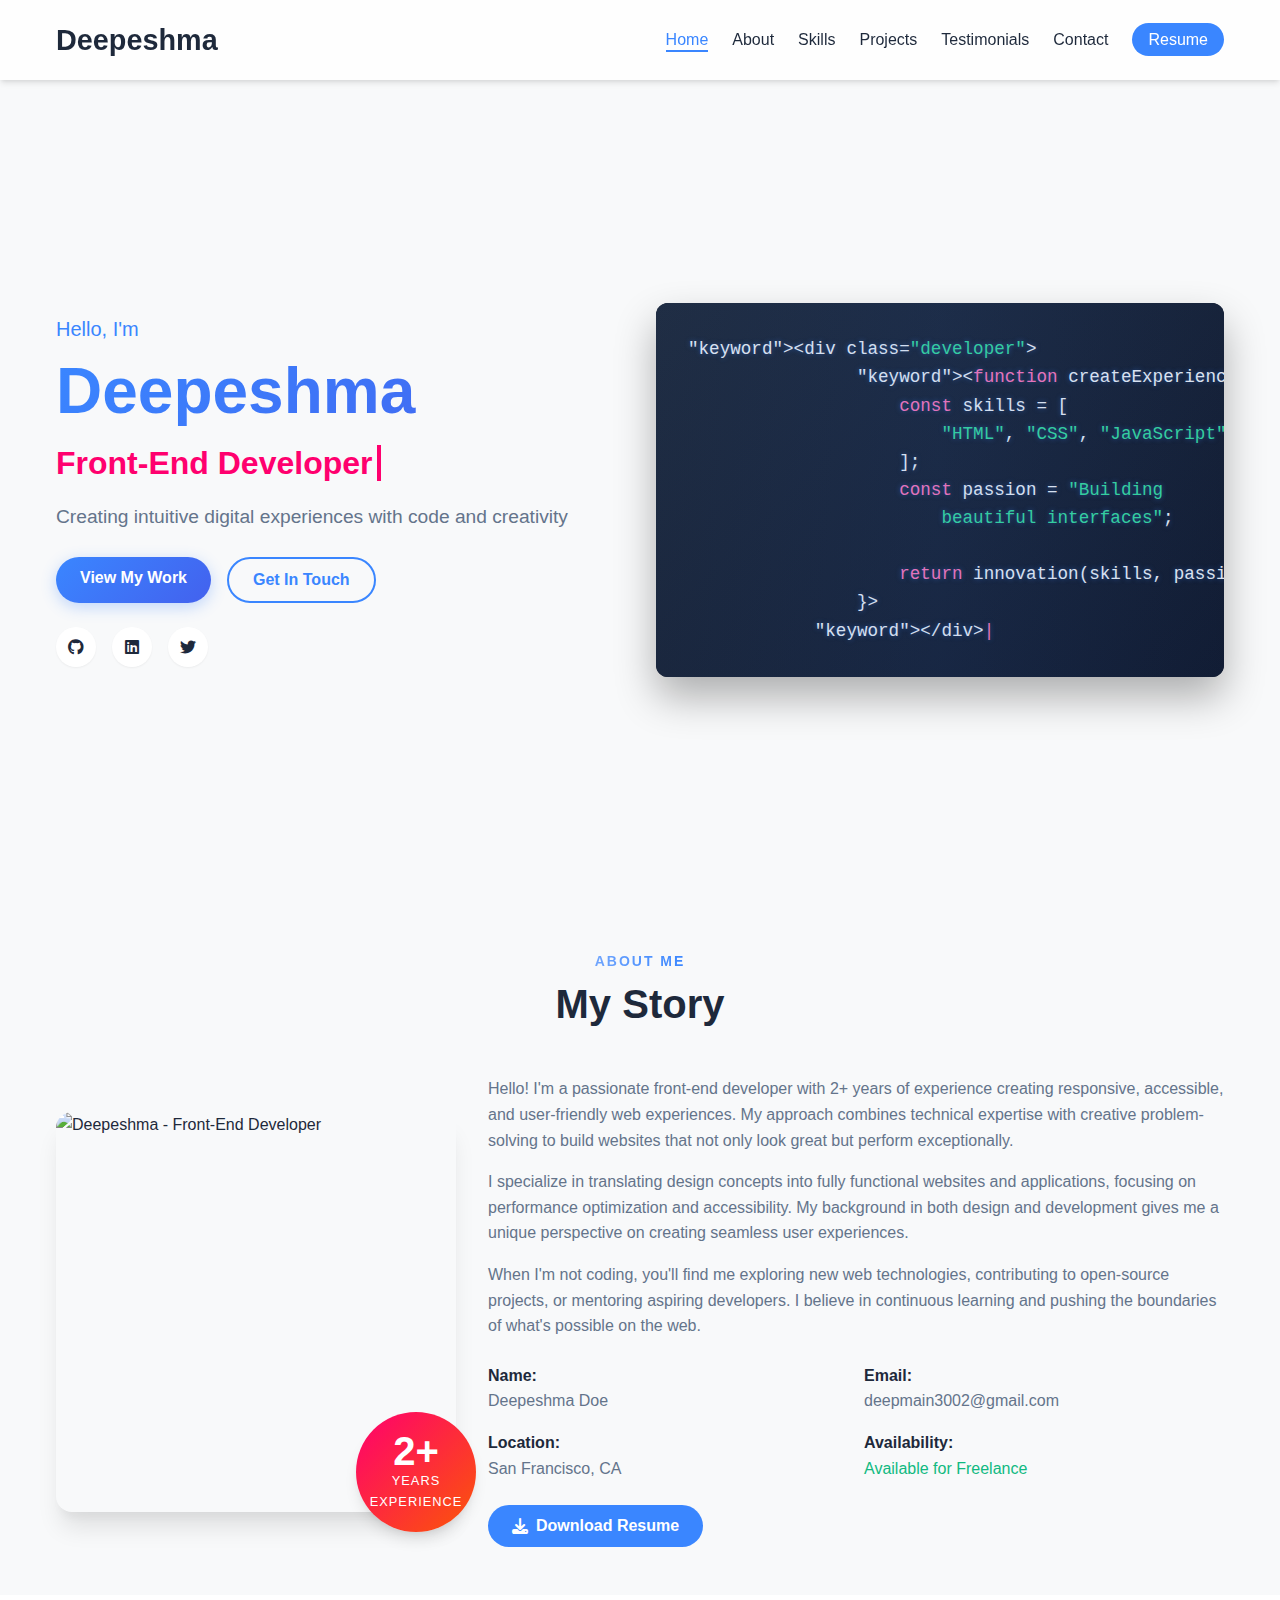
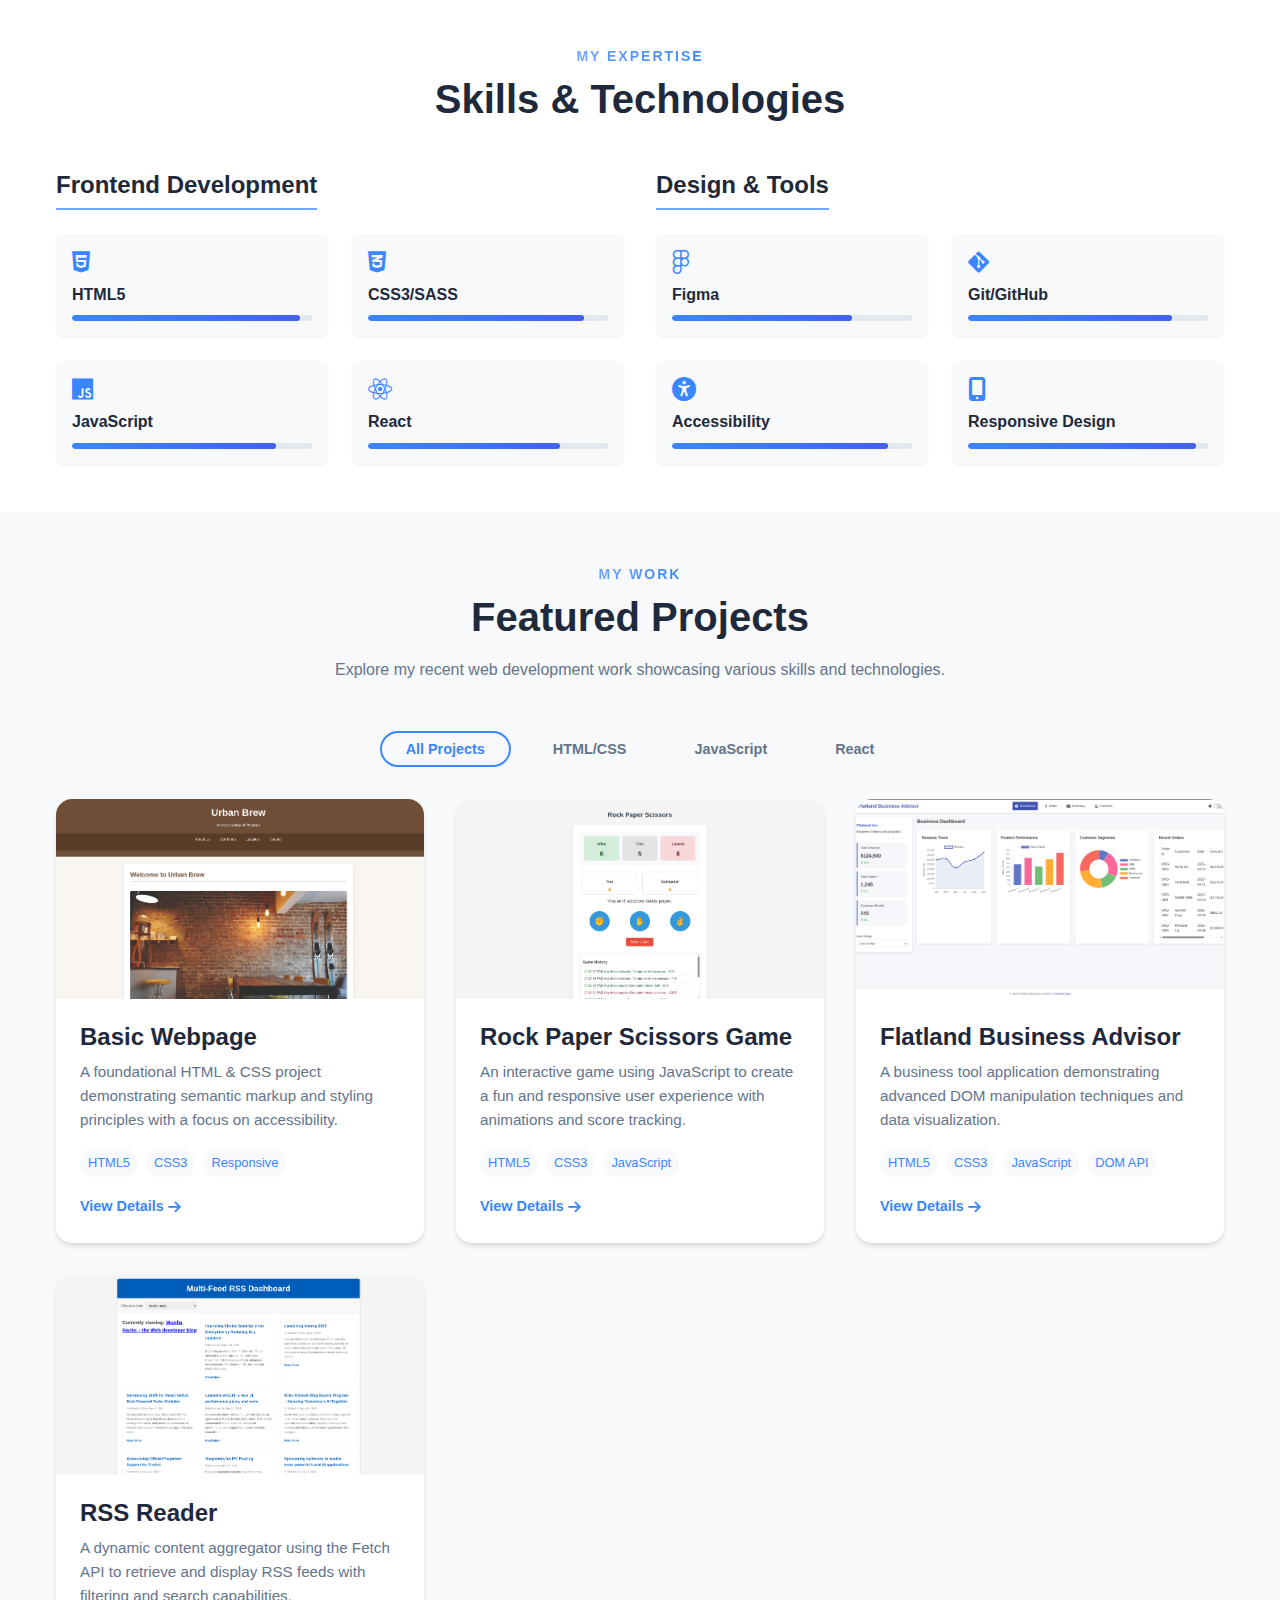
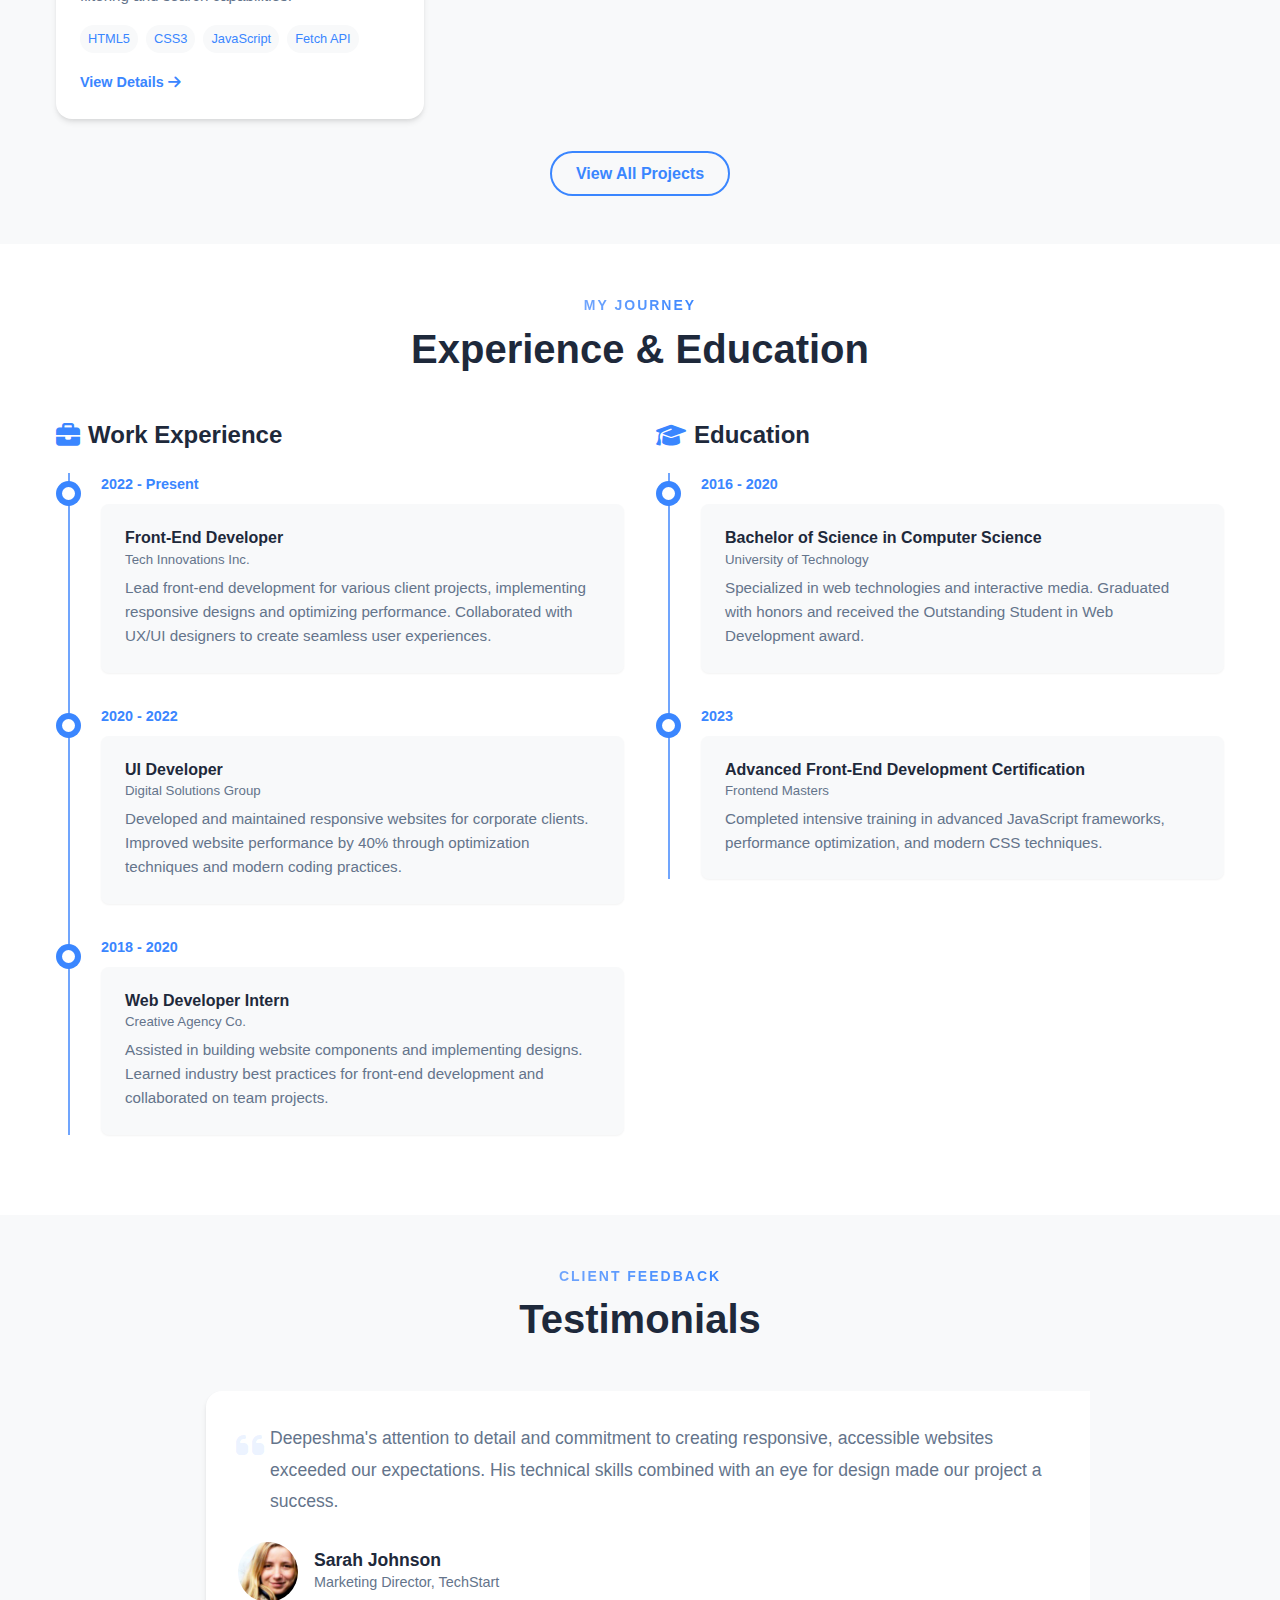
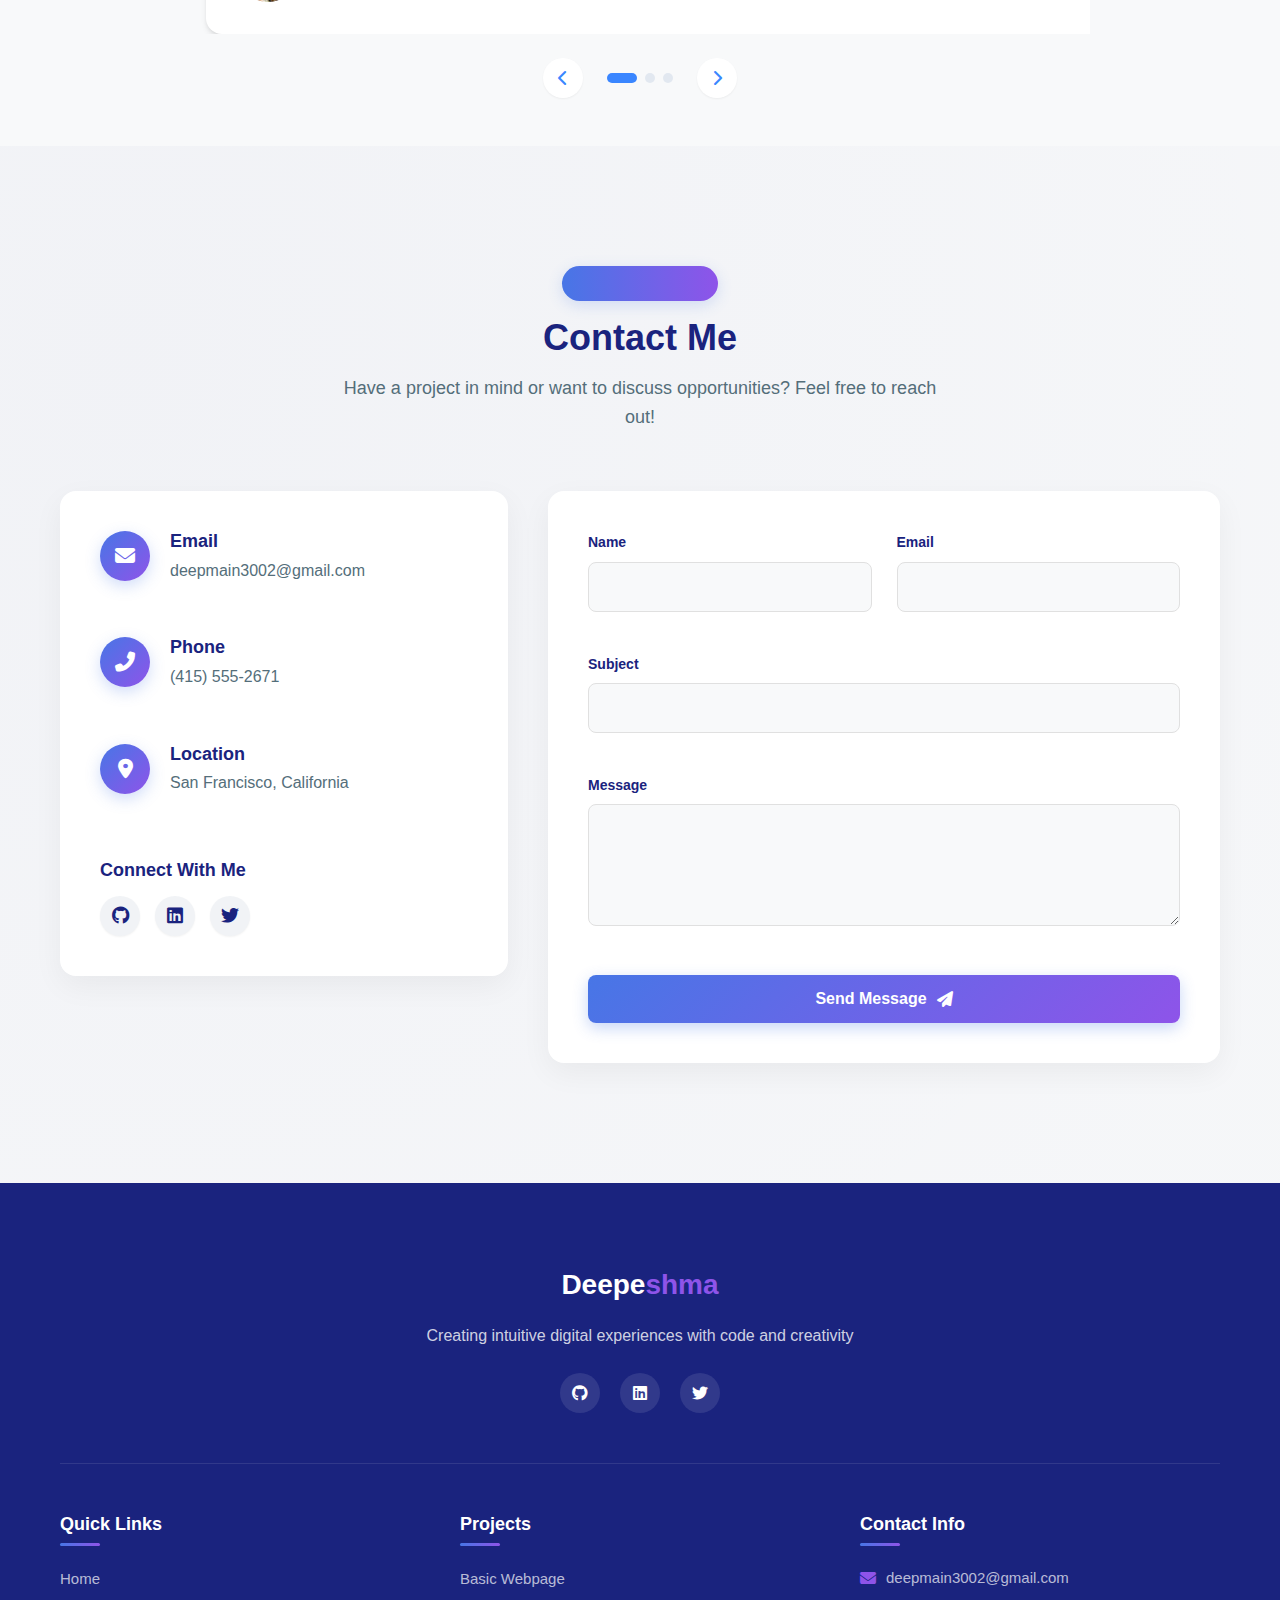
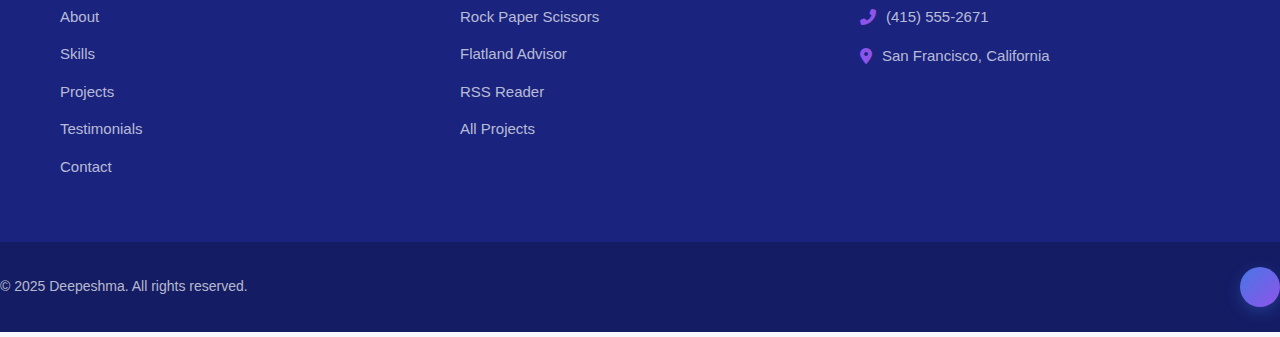
==== index.html @ 854257f6 "updated the email address" ====
<!DOCTYPE html>
<html lang="en">

<head>
    <meta charset="UTF-8" />
    <meta name="viewport" content="width=device-width, initial-scale=1.0" />
    <title>Deepeshma | Front-End Developer</title>
    <link rel="stylesheet" href="assets/css/style.css" />
    <link rel="stylesheet" href="https://cdnjs.cloudflare.com/ajax/libs/font-awesome/6.4.0/css/all.min.css" />
    <meta name="description" content="Professional portfolio showcasing front-end development projects and skills" />
    <!-- Preconnect to reduce loading time -->
    <link rel="preconnect" href="https://cdnjs.cloudflare.com" />
    <!-- Add favicon -->
    <link rel="icon" href="assets/images/favicon.png" type="image/x-icon" />
</head>

<body>
    <header class="glass-header">
        <div class="header-container">
            <div class="logo">
                <a href="index.html" aria-label="Home">
                    <span class="logo-text">Deepeshma</span>
                </a>
            </div>
            <nav>
                <button class="mobile-menu-toggle" aria-label="Toggle menu" aria-expanded="false">
                    <span class="bar"></span>
                    <span class="bar"></span>
                    <span class="bar"></span>
                </button>
                <ul class="nav-links">
                    <li><a href="#hero" class="active" aria-current="page">Home</a></li>
                    <li><a href="#about">About</a></li>
                    <li><a href="#skills">Skills</a></li>
                    <li><a href="#projects">Projects</a></li>
                    <li><a href="#testimonials">Testimonials</a></li>
                    <li><a href="#contact">Contact</a></li>
                    <li>
                        <a href="assets/resume.pdf" class="resume-link" target="_blank" rel="noopener">Resume</a>
                    </li>
                </ul>
            </nav>
        </div>
    </header>

    <main>
        <section id="hero" class="hero">
            <div class="hero-content">
                <span class="intro-text">Hello, I'm</span>
                <h1>Deepeshma</h1>
                <div class="typewriter">
                    <span class="typed-text">Front-End Developer</span>
                </div>
                <p class="tagline">
                    Creating intuitive digital experiences with code and creativity
                </p>
                <div class="cta-container">
                    <a href="#projects" class="cta-button primary">View My Work</a>
                    <a href="#contact" class="cta-button secondary">Get In Touch</a>
                </div>
                <div class="social-links">
                    <a href="https://github.com/Deepeshma" target="_blank" rel="noopener" aria-label="GitHub Profile">
                        <i class="fab fa-github"></i>
                    </a>
                    <a href="https://linkedin.com/Deepeshma" target="_blank" rel="noopener" aria-label="LinkedIn Profile">
                        <i class="fab fa-linkedin"></i>
                    </a>
                    <a href="https://twitter.com/Deepeshma" target="_blank" rel="noopener" aria-label="Twitter Profile">
                        <i class="fab fa-twitter"></i>
                    </a>
                </div>
            </div>
            <div class="hero-visual">
                <div class="code-animation">
                    <pre><code>&lt;div class="developer"&gt;
                &lt;function createExperience() {
                    const skills = [
                        "HTML", "CSS", "JavaScript"
                    ];
                    const passion = "Building
                        beautiful interfaces";
                    
                    return innovation(skills, passion);
                }&gt;
            &lt;/div&gt;</code></pre>
                </div>
            </div>
        </section>

        <section id="about" class="about">
            <div class="section-container">
                <div class="section-header">
                    <span class="section-tag">About Me</span>
                    <h2>My Story</h2>
                </div>
                <div class="about-content">
                    <div class="about-image">
                        <img src="assets/images/profile.jpg" alt="Deepeshma - Front-End Developer" width="400"
                            height="400" />
                        <div class="experience-badge">
                            <span class="years">2+</span>
                            <span class="text">Years<br />Experience</span>
                        </div>
                    </div>
                    <div class="about-text">
                        <p>
                            Hello! I'm a passionate front-end developer with 2+ years of
                            experience creating responsive, accessible, and user-friendly
                            web experiences. My approach combines technical expertise with
                            creative problem-solving to build websites that not only look
                            great but perform exceptionally.
                        </p>

                        <p>
                            I specialize in translating design concepts into fully
                            functional websites and applications, focusing on performance
                            optimization and accessibility. My background in both design and
                            development gives me a unique perspective on creating seamless
                            user experiences.
                        </p>

                        <p>
                            When I'm not coding, you'll find me exploring new web
                            technologies, contributing to open-source projects, or mentoring
                            aspiring developers. I believe in continuous learning and
                            pushing the boundaries of what's possible on the web.
                        </p>

                        <div class="personal-info">
                            <div class="info-item">
                                <span class="label">Name:</span>
                                <span class="value">Deepeshma Doe</span>
                            </div>
                            <div class="info-item">
                                <span class="label">Email:</span>
                                <span class="value">deepmain3002@gmail.com</span>
                            </div>
                            <div class="info-item">
                                <span class="label">Location:</span>
                                <span class="value">San Francisco, CA</span>
                            </div>
                            <div class="info-item">
                                <span class="label">Availability:</span>
                                <span class="value available">Available for Freelance</span>
                            </div>
                        </div>

                        <a href="assets/resume.pdf" class="download-resume" target="_blank" rel="noopener">
                            <i class="fas fa-download"></i> Download Resume
                        </a>
                    </div>
                </div>
            </div>
        </section>

        <section id="skills" class="skills-section">
            <div class="section-container">
                <div class="section-header">
                    <span class="section-tag">My Expertise</span>
                    <h2>Skills & Technologies</h2>
                </div>

                <div class="skills-container">
                    <div class="skills-category">
                        <h3>Frontend Development</h3>
                        <div class="skills-grid">
                            <div class="skill-item">
                                <i class="fab fa-html5"></i>
                                <span class="skill-name">HTML5</span>
                                <div class="skill-bar">
                                    <div class="skill-progress html" style="width: 95%"></div>
                                </div>
                            </div>
                            <div class="skill-item">
                                <i class="fab fa-css3-alt"></i>
                                <span class="skill-name">CSS3/SASS</span>
                                <div class="skill-bar">
                                    <div class="skill-progress css" style="width: 90%"></div>
                                </div>
                            </div>
                            <div class="skill-item">
                                <i class="fab fa-js"></i>
                                <span class="skill-name">JavaScript</span>
                                <div class="skill-bar">
                                    <div class="skill-progress js" style="width: 85%"></div>
                                </div>
                            </div>
                            <div class="skill-item">
                                <i class="fab fa-react"></i>
                                <span class="skill-name">React</span>
                                <div class="skill-bar">
                                    <div class="skill-progress react" style="width: 80%"></div>
                                </div>
                            </div>
                        </div>
                    </div>

                    <div class="skills-category">
                        <h3>Design & Tools</h3>
                        <div class="skills-grid">
                            <div class="skill-item">
                                <i class="fab fa-figma"></i>
                                <span class="skill-name">Figma</span>
                                <div class="skill-bar">
                                    <div class="skill-progress figma" style="width: 75%"></div>
                                </div>
                            </div>
                            <div class="skill-item">
                                <i class="fab fa-git-alt"></i>
                                <span class="skill-name">Git/GitHub</span>
                                <div class="skill-bar">
                                    <div class="skill-progress git" style="width: 85%"></div>
                                </div>
                            </div>
                            <div class="skill-item">
                                <i class="fas fa-universal-access"></i>
                                <span class="skill-name">Accessibility</span>
                                <div class="skill-bar">
                                    <div class="skill-progress a11y" style="width: 90%"></div>
                                </div>
                            </div>
                            <div class="skill-item">
                                <i class="fas fa-mobile-alt"></i>
                                <span class="skill-name">Responsive Design</span>
                                <div class="skill-bar">
                                    <div class="skill-progress responsive" style="width: 95%"></div>
                                </div>
                            </div>
                        </div>
                    </div>
                </div>
            </div>
        </section>

        <section id="projects" class="projects">
            <div class="section-container">
                <div class="section-header">
                    <span class="section-tag">My Work</span>
                    <h2>Featured Projects</h2>
                    <p class="section-description">
                        Explore my recent web development work showcasing various skills
                        and technologies.
                    </p>
                </div>

                <div class="project-filters">
                    <button class="filter-btn active" data-filter="all">
                        All Projects
                    </button>
                    <button class="filter-btn" data-filter="html-css">HTML/CSS</button>
                    <button class="filter-btn" data-filter="javascript">
                        JavaScript
                    </button>
                    <button class="filter-btn" data-filter="react">React</button>
                </div>

                <div class="project-grid">
                    <article class="project-card" data-category="html-css">
                        <div class="project-image">
                            <img src="assets/images/urban-brew-cafe.png" alt="Screenshot of Basic Webpage project"
                                width="400" height="225" />
                            <div class="project-overlay">
                                <div class="project-links">
                                    <a href="https://urban-brew-cafe.vercel.app/" class="project-link" aria-label="View live demo">
                                        <i class="fas fa-external-link-alt"></i>
                                    </a>
                                    <a href="https://github.com/Deepeshma/urban-brew-cafe.git" class="project-link" aria-label="View source code">
                                        <i class="fab fa-github"></i>
                                    </a>
                                </div>
                            </div>
                        </div>
                        <div class="project-content">
                            <h3>Basic Webpage</h3>
                            <p>
                                A foundational HTML & CSS project demonstrating semantic
                                markup and styling principles with a focus on accessibility.
                            </p>
                            <div class="project-tags">
                                <span class="tag">HTML5</span>
                                <span class="tag">CSS3</span>
                                <span class="tag">Responsive</span>
                            </div>
                            <a href="projects/basic-webpage.html" class="view-details">View Details <i
                                    class="fas fa-arrow-right"></i></a>
                        </div>
                    </article>

                    <article class="project-card" data-category="javascript">
                        <div class="project-image">
                            <img src="assets/images/rock-paper-scissors.png"
                                alt="Screenshot of Rock Paper Scissors game" width="400" height="225" />
                            <div class="project-overlay">
                                <div class="project-links">
                                    <a href="https://rock-paper-scissors-pearl-eight-97.vercel.app/" class="project-link" aria-label="View live demo">
                                        <i class="fas fa-external-link-alt"></i>
                                    </a>
                                    <a href="https://github.com/Deepeshma/rock-paper-scissors.git" class="project-link" aria-label="View source code">
                                        <i class="fab fa-github"></i>
                                    </a>
                                </div>
                            </div>
                        </div>
                        <div class="project-content">
                            <h3>Rock Paper Scissors Game</h3>
                            <p>
                                An interactive game using JavaScript to create a fun and
                                responsive user experience with animations and score tracking.
                            </p>
                            <div class="project-tags">
                                <span class="tag">HTML5</span>
                                <span class="tag">CSS3</span>
                                <span class="tag">JavaScript</span>
                            </div>
                            <a href="projects/rock-paper-scissors.html" class="view-details">View Details <i
                                    class="fas fa-arrow-right"></i></a>
                        </div>
                    </article>

                    <article class="project-card" data-category="javascript">
                        <div class="project-image">
                            <img src="assets/images/flatland-business-advisor.png"
                                alt="Screenshot of Flatland Business Advisor application" width="400" height="225" />
                            <div class="project-overlay">
                                <div class="project-links">
                                    <a href="https://flatland-business-advisor.vercel.app/" class="project-link" aria-label="View live demo">
                                        <i class="fas fa-external-link-alt"></i>
                                    </a>
                                    <a href="https://github.com/Deepeshma/flatland-business-advisor.git" class="project-link" aria-label="View source code">
                                        <i class="fab fa-github"></i>
                                    </a>
                                </div>
                            </div>
                        </div>
                        <div class="project-content">
                            <h3>Flatland Business Advisor</h3>
                            <p>
                                A business tool application demonstrating advanced DOM
                                manipulation techniques and data visualization.
                            </p>
                            <div class="project-tags">
                                <span class="tag">HTML5</span>
                                <span class="tag">CSS3</span>
                                <span class="tag">JavaScript</span>
                                <span class="tag">DOM API</span>
                            </div>
                            <a href="projects/flatland-advisor.html" class="view-details">View Details <i
                                    class="fas fa-arrow-right"></i></a>
                        </div>
                    </article>

                    <article class="project-card" data-category="react">
                        <div class="project-image">
                            <img src="assets/images/rss-reader.png" alt="Screenshot of RSS Reader application"
                                width="400" height="225" />
                            <div class="project-overlay">
                                <div class="project-links">
                                    <a href="https://rss-reader-phi-rouge.vercel.app/" class="project-link" aria-label="View live demo">
                                        <i class="fas fa-external-link-alt"></i>
                                    </a>
                                    <a href="https://github.com/Deepeshma/rss-reader.git" class="project-link" aria-label="View source code">
                                        <i class="fab fa-github"></i>
                                    </a>
                                </div>
                            </div>
                        </div>
                        <div class="project-content">
                            <h3>RSS Reader</h3>
                            <p>
                                A dynamic content aggregator using the Fetch API to retrieve
                                and display RSS feeds with filtering and search capabilities.
                            </p>
                            <div class="project-tags">
                                <span class="tag">HTML5</span>
                                <span class="tag">CSS3</span>
                                <span class="tag">JavaScript</span>
                                <span class="tag">Fetch API</span>
                            </div>
                            <a href="projects/rss-reader.html" class="view-details">View Details <i
                                    class="fas fa-arrow-right"></i></a>
                        </div>
                    </article>
                </div>

                <div class="view-all-projects">
                    <a href="projects.html" class="cta-button secondary">View All Projects</a>
                </div>
            </div>
        </section>

        <section id="experience" class="experience">
            <div class="section-container">
                <div class="section-header">
                    <span class="section-tag">My Journey</span>
                    <h2>Experience & Education</h2>
                </div>

                <div class="timeline-container">
                    <div class="timeline-section">
                        <h3 class="timeline-heading">
                            <i class="fas fa-briefcase"></i> Work Experience
                        </h3>

                        <div class="timeline">
                            <div class="timeline-item">
                                <div class="timeline-dot"></div>
                                <div class="timeline-date">2022 - Present</div>
                                <div class="timeline-content">
                                    <h4>Front-End Developer</h4>
                                    <h5>Tech Innovations Inc.</h5>
                                    <p>
                                        Lead front-end development for various client projects,
                                        implementing responsive designs and optimizing
                                        performance. Collaborated with UX/UI designers to create
                                        seamless user experiences.
                                    </p>
                                </div>
                            </div>

                            <div class="timeline-item">
                                <div class="timeline-dot"></div>
                                <div class="timeline-date">2020 - 2022</div>
                                <div class="timeline-content">
                                    <h4>UI Developer</h4>
                                    <h5>Digital Solutions Group</h5>
                                    <p>
                                        Developed and maintained responsive websites for corporate
                                        clients. Improved website performance by 40% through
                                        optimization techniques and modern coding practices.
                                    </p>
                                </div>
                            </div>

                            <div class="timeline-item">
                                <div class="timeline-dot"></div>
                                <div class="timeline-date">2018 - 2020</div>
                                <div class="timeline-content">
                                    <h4>Web Developer Intern</h4>
                                    <h5>Creative Agency Co.</h5>
                                    <p>
                                        Assisted in building website components and implementing
                                        designs. Learned industry best practices for front-end
                                        development and collaborated on team projects.
                                    </p>
                                </div>
                            </div>
                        </div>
                    </div>

                    <div class="timeline-section">
                        <h3 class="timeline-heading">
                            <i class="fas fa-graduation-cap"></i> Education
                        </h3>

                        <div class="timeline">
                            <div class="timeline-item">
                                <div class="timeline-dot"></div>
                                <div class="timeline-date">2016 - 2020</div>
                                <div class="timeline-content">
                                    <h4>Bachelor of Science in Computer Science</h4>
                                    <h5>University of Technology</h5>
                                    <p>
                                        Specialized in web technologies and interactive media.
                                        Graduated with honors and received the Outstanding Student
                                        in Web Development award.
                                    </p>
                                </div>
                            </div>

                            <div class="timeline-item">
                                <div class="timeline-dot"></div>
                                <div class="timeline-date">2023</div>
                                <div class="timeline-content">
                                    <h4>Advanced Front-End Development Certification</h4>
                                    <h5>Frontend Masters</h5>
                                    <p>
                                        Completed intensive training in advanced JavaScript
                                        frameworks, performance optimization, and modern CSS
                                        techniques.
                                    </p>
                                </div>
                            </div>
                        </div>
                    </div>
                </div>
            </div>
        </section>

        <section id="testimonials" class="testimonials">
            <div class="section-container">
                <div class="section-header">
                    <span class="section-tag">Client Feedback</span>
                    <h2>Testimonials</h2>
                </div>

                <div class="testimonial-slider">
                    <div class="testimonial-container">
                        <div class="testimonial">
                            <div class="quote-icon">
                                <i class="fas fa-quote-left"></i>
                            </div>
                            <p class="testimonial-text">
                                Deepeshma's attention to detail and commitment to creating
                                responsive, accessible websites exceeded our expectations. His
                                technical skills combined with an eye for design made our
                                project a success.
                            </p>
                            <div class="testimonial-author">
                                <img src="assets/images//client-1.jpg" alt="Sarah Johnson" width="60" height="60" />
                                <div class="author-info">
                                    <h4>Sarah Johnson</h4>
                                    <p>Marketing Director, TechStart</p>
                                </div>
                            </div>
                        </div>

                        <div class="testimonial">
                            <div class="quote-icon">
                                <i class="fas fa-quote-left"></i>
                            </div>
                            <p class="testimonial-text">
                                Working with Deepeshma was a pleasure. He took our vague concept
                                and transformed it into a beautiful, functional website that
                                perfectly represents our brand. His communication throughout
                                the process was excellent.
                            </p>
                            <div class="testimonial-author">
                                <img src="assets/images/client-2.jpg" alt="Michael Chen" width="60" height="60" />
                                <div class="author-info">
                                    <h4>Michael Chen</h4>
                                    <p>Founder, Innovate Studio</p>
                                </div>
                            </div>
                        </div>

                        <div class="testimonial">
                            <div class="quote-icon">
                                <i class="fas fa-quote-left"></i>
                            </div>
                            <p class="testimonial-text">
                                Deepeshma's technical expertise and problem-solving abilities
                                helped us overcome several challenges in our project. The
                                final product was not only visually stunning but also
                                performed exceptionally well.
                            </p>
                            <div class="testimonial-author">
                                <img src="assets/images/client-3.jpg" alt="Elena Rodriguez" width="60" height="60" />
                                <div class="author-info">
                                    <h4>Elena Rodriguez</h4>
                                    <p>Product Manager, DigiSolutions</p>
                                </div>
                            </div>
                        </div>
                    </div>

                    <div class="slider-controls">
                        <button class="prev-testimonial" aria-label="Previous testimonial">
                            <i class="fas fa-chevron-left"></i>
                        </button>
                        <div class="slider-dots">
                            <span class="dot active"></span>
                            <span class="dot"></span>
                            <span class="dot"></span>
                        </div>
                        <button class="next-testimonial" aria-label="Next testimonial">
                            <i class="fas fa-chevron-right"></i>
                        </button>
                    </div>
                </div>
            </div>
        </section>

        <section id="contact" class="contact">
            <div class="section-container">
                <div class="section-header">
                    <span class="section-tag">Get In Touch</span>
                    <h2>Contact Me</h2>
                    <p class="section-description">
                        Have a project in mind or want to discuss opportunities? Feel free
                        to reach out!
                    </p>
                </div>

                <div class="contact-container">
                    <div class="contact-info">
                        <div class="contact-method">
                            <div class="contact-icon">
                                <i class="fas fa-envelope"></i>
                            </div>
                            <div class="contact-details">
                                <h3>Email</h3>
                                <p>
                                    <a href="mailto:deepmain3002@gmail.com ">deepmain3002@gmail.com </a>
                                </p>
                            </div>
                        </div>

                        <div class="contact-method">
                            <div class="contact-icon">
                                <i class="fas fa-phone-alt"></i>
                            </div>
                            <div class="contact-details">
                                <h3>Phone</h3>
                                <p><a href="tel:+14155552671">(415) 555-2671</a></p>
                            </div>
                        </div>

                        <div class="contact-method">
                            <div class="contact-icon">
                                <i class="fas fa-map-marker-alt"></i>
                            </div>
                            <div class="contact-details">
                                <h3>Location</h3>
                                <p>San Francisco, California</p>
                            </div>
                        </div>

                        <div class="social-links-container">
                            <h3>Connect With Me</h3>
                            <div class="social-links">
                                <a href="https://github.com/Deepeshma" target="_blank" rel="noopener"
                                    aria-label="GitHub Profile">
                                    <i class="fab fa-github"></i>
                                </a>
                                <a href="https://linkedin.com/Deepeshma" target="_blank" rel="noopener"
                                    aria-label="LinkedIn Profile">
                                    <i class="fab fa-linkedin"></i>
                                </a>
                                <a href="https://twitter.com/Deepeshma" target="_blank" rel="noopener"
                                    aria-label="Twitter Profile">
                                    <i class="fab fa-twitter"></i>
                                </a>
                            </div>
                        </div>
                    </div>

                    <div class="contact-form-container">
                        <form class="contact-form" id="contactForm">
                            <div class="form-group">
                                <label for="name">Name</label>
                                <input type="text" id="name" name="name" required />
                            </div>

                            <div class="form-group">
                                <label for="email">Email</label>
                                <input type="email" id="email" name="email" required />
                            </div>

                            <div class="form-group">
                                <label for="subject">Subject</label>
                                <input type="text" id="subject" name="subject" required />
                            </div>

                            <div class="form-group">
                                <label for="message">Message</label>
                                <textarea id="message" name="message" rows="5" required></textarea>
                            </div>

                            <button type="submit" class="submit-button">
                                <span>Send Message</span>
                                <i class="fas fa-paper-plane"></i>
                            </button>
                        </form>
                    </div>
                </div>
            </div>
        </section>
    </main>

    <footer>
        <div class="footer-container">
            <div class="footer-top">
                <div class="footer-logo">
                    <a href="index.html">Deepe<span>shma</span></a>
                </div>
                <p class="footer-tagline">
                    Creating intuitive digital experiences with code and creativity
                </p>

                <div class="footer-social">
                    <a href="https://github.com/Deepeshma" target="_blank" rel="noopener" aria-label="GitHub Profile">
                        <i class="fab fa-github"></i>
                    </a>
                    <a href="https://linkedin.com/Deepeshma" target="_blank" rel="noopener" aria-label="LinkedIn Profile">
                        <i class="fab fa-linkedin"></i>
                    </a>
                    <a href="https://twitter.com/Deepeshma" target="_blank" rel="noopener" aria-label="Twitter Profile">
                        <i class="fab fa-twitter"></i>
                    </a>
                </div>
            </div>

            <div class="footer-middle">
                <div class="footer-nav">
                    <h3>Quick Links</h3>
                    <ul>
                        <li><a href="#hero">Home</a></li>
                        <li><a href="#about">About</a></li>
                        <li><a href="#skills">Skills</a></li>
                        <li><a href="#projects">Projects</a></li>
                        <li><a href="#testimonials">Testimonials</a></li>
                        <li><a href="#contact">Contact</a></li>
                    </ul>
                </div>

                <div class="footer-nav">
                    <h3>Projects</h3>
                    <ul>
                        <li><a href="projects/basic-webpage.html">Basic Webpage</a></li>
                        <li>
                            <a href="projects/rock-paper-scissors.html">Rock Paper Scissors</a>
                        </li>
                        <li>
                            <a href="projects/flatland-advisor.html">Flatland Advisor</a>
                        </li>
                        <li><a href="projects/rss-reader.html">RSS Reader</a></li>
                        <li><a href="projects.html">All Projects</a></li>
                    </ul>
                </div>

                <div class="footer-contact">
                    <h3>Contact Info</h3>
                    <ul>
                        <li>
                            <i class="fas fa-envelope"></i>
                            <a href="mailto:deepeshma@gmail.com"> deepmain3002@gmail.com </a>
                        </li>
                        <li>
                            <i class="fas fa-phone-alt"></i>
                            <a href="tel:+14155552671">(415) 555-2671</a>
                        </li>
                        <li>
                            <i class="fas fa-map-marker-alt"></i>
                            <span>San Francisco, California</span>
                        </li>
                    </ul>
                </div>
            </div>
        </div>

        <div class="copyright">
            <p>&copy; 2025 Deepeshma. All rights reserved.</p>
            <a href="#hero" class="back-to-top" aria-label="Back to top">
                <i class="fas fa arrow-up"></i>
            </a>
        </div>
    </footer>
    <script src="https://code.jquery.com/jquery-3.6.0.min.js"></script>
    <script src="https://cdnjs.cloudflare.com/ajax/libs/font-awesome/5.15.4/js/all.min.js"></script>
    <script src="assets/js/main.js"></script>
</body>

</html>
---- assets/css/style.css ----
/* ===== GLOBAL STYLES ===== */
:root {
  /* Colors */
  --primary-color: #3a86ff;
  --primary-color-light: #70a5fd;
  --primary-color-dark: #2667cc;
  --secondary-color: #ff006e;
  --background-color: #f8f9fa;
  --dark-background: #0f172a;
  --text-primary: #1e293b;
  --text-secondary: #64748b;
  --text-light: #e2e8f0;
  --border-color: #e2e8f0;
  --card-bg: #ffffff;
  --success-color: #10b981;
  --warning-color: #f59e0b;
  --danger-color: #ef4444;
  --gradient-1: linear-gradient(135deg, #3a86ff 0%, #4361ee 100%);
  --gradient-2: linear-gradient(135deg, #ff006e 0%, #fb5607 100%);

  /* Typography */
  --font-family-primary: "Inter", -apple-system, BlinkMacSystemFont, "Segoe UI",
    Roboto, Oxygen, Ubuntu, Cantarell, "Open Sans", "Helvetica Neue", sans-serif;
  --font-family-mono: "Fira Code", "Courier New", Courier, monospace;

  /* Spacing */
  --spacing-xs: 0.25rem; /* 4px */
  --spacing-sm: 0.5rem; /* 8px */
  --spacing-md: 1rem; /* 16px */
  --spacing-lg: 1.5rem; /* 24px */
  --spacing-xl: 2rem; /* 32px */
  --spacing-xxl: 3rem; /* 48px */

  /* Shadows */
  --shadow-sm: 0 1px 2px 0 rgba(0, 0, 0, 0.05);
  --shadow-md: 0 4px 6px -1px rgba(0, 0, 0, 0.1),
    0 2px 4px -1px rgba(0, 0, 0, 0.06);
  --shadow-lg: 0 10px 15px -3px rgba(0, 0, 0, 0.1),
    0 4px 6px -2px rgba(0, 0, 0, 0.05);
  --shadow-xl: 0 20px 25px -5px rgba(0, 0, 0, 0.1),
    0 10px 10px -5px rgba(0, 0, 0, 0.04);

  /* Border Radius */
  --border-radius-sm: 0.25rem; /* 4px */
  --border-radius-md: 0.5rem; /* 8px */
  --border-radius-lg: 1rem; /* 16px */
  --border-radius-full: 9999px; /* Circle */

  /* Transitions */
  --transition-fast: 0.2s ease;
  --transition-normal: 0.3s ease;
  --transition-slow: 0.5s ease;

  /* Container */
  --container-width: 1200px;
  --container-padding: 1rem;
}

/* ===== BASE STYLES ===== */
* {
  margin: 0;
  padding: 0;
  box-sizing: border-box;
}

html {
  font-size: 16px;
  scroll-behavior: smooth;
  scroll-padding-top: 80px; /* Account for fixed header */
}

body {
  font-family: var(--font-family-primary);
  color: var(--text-primary);
  background-color: var(--background-color);
  line-height: 1.6;
  overflow-x: hidden;
}

img {
  max-width: 100%;
  height: auto;
  display: block;
}

a {
  color: var(--primary-color);
  text-decoration: none;
  transition: all var(--transition-fast);
}

a:hover {
  color: var(--primary-color-dark);
}

button {
  cursor: pointer;
  font-family: var(--font-family-primary);
}

ul,
ol {
  list-style: none;
}

h1,
h2,
h3,
h4,
h5,
h6 {
  font-weight: 700;
  line-height: 1.2;
  margin-bottom: 1rem;
}

h1 {
  font-size: 3.5rem;
}

h2 {
  font-size: 2.5rem;
}

h3 {
  font-size: 1.5rem;
}

p {
  margin-bottom: 1rem;
}

section {
  padding: var(--spacing-xxl) 0;
}

.section-container {
  max-width: var(--container-width);
  margin: 0 auto;
  padding: 0 var(--container-padding);
}

.section-header {
  text-align: center;
  margin-bottom: var(--spacing-xxl);
}

.section-tag {
  font-size: 0.875rem;
  text-transform: uppercase;
  letter-spacing: 2px;
  color: var(--primary-color);
  font-weight: 700;
  display: inline-block;
  margin-bottom: var(--spacing-sm);
  background: linear-gradient(
    to right,
    var(--primary-color-light),
    var(--primary-color)
  );
  background-clip: text;
  -webkit-background-clip: text;
  -webkit-text-fill-color: transparent;
}

.section-description {
  max-width: 700px;
  margin: 0 auto;
  color: var(--text-secondary);
}

.accent {
  color: var(--secondary-color);
}

/* ===== HEADER & NAVIGATION ===== */
.glass-header {
  position: fixed;
  top: 0;
  width: 100%;
  z-index: 1000;
  backdrop-filter: blur(10px);
  -webkit-backdrop-filter: blur(10px);
  background-color: rgba(255, 255, 255, 0.8);
  box-shadow: var(--shadow-md);
  transition: all var(--transition-normal);
}

.header-container {
  display: flex;
  justify-content: space-between;
  align-items: center;
  height: 80px;
  max-width: var(--container-width);
  margin: 0 auto;
  padding: 0 var(--container-padding);
}

.logo a {
  display: flex;
  align-items: center;
  text-decoration: none;
}

.logo-text {
  font-size: 1.8rem;
  font-weight: 700;
  color: var(--text-primary);
}

.nav-links {
  display: flex;
  align-items: center;
  gap: var(--spacing-lg);
  list-style: none;
  margin: 0;
  padding: 0;
}

.nav-links a {
  color: var(--text-primary);
  font-weight: 500;
  position: relative;
  padding: var(--spacing-xs) 0;
  text-decoration: none;
}

.nav-links a::after {
  content: "";
  position: absolute;
  bottom: 0;
  left: 0;
  width: 0;
  height: 2px;
  background-color: var(--primary-color);
  transition: width var(--transition-normal);
}

.nav-links a:hover::after,
.nav-links a.active::after {
  width: 100%;
}

.nav-links a.active {
  color: var(--primary-color);
}

.resume-link {
  background-color: var(--primary-color);
  color: white !important;
  padding: var(--spacing-sm) var(--spacing-md) !important;
  border-radius: var(--border-radius-full);
  transition: all var(--transition-normal);
}

.resume-link:hover {
  background-color: var(--primary-color-dark);
  transform: translateY(-2px);
  box-shadow: var(--shadow-md);
}

.resume-link::after {
  display: none; /* Remove underline effect for the resume button */
}

.mobile-menu-toggle {
  display: none;
  background: none;
  border: none;
  cursor: pointer;
  width: 30px;
  height: 24px;
  position: relative;
  z-index: 1001;
}

.bar {
  display: block;
  width: 100%;
  height: 3px;
  margin: 5px 0;
  background-color: var(--text-primary);
  transition: all var(--transition-normal);
  border-radius: 3px;
}

/* Responsive styles */
@media screen and (max-width: 1024px) {
  .nav-links {
    gap: var(--spacing-md);
  }

  .header-container {
    height: 70px;
  }
}

@media screen and (max-width: 768px) {
  .mobile-menu-toggle {
    display: block;
  }

  .header-container {
    height: 60px;
  }

  .nav-links {
    position: fixed;
    top: 0;
    right: -100%;
    flex-direction: column;
    align-items: flex-start;
    background-color: white;
    width: 250px;
    height: 100vh;
    padding: 80px 20px 30px;
    gap: var(--spacing-md);
    box-shadow: -5px 0 15px rgba(0, 0, 0, 0.1);
    transition: right 0.3s ease;
    overflow-y: auto;
  }

  .nav-links.show {
    right: 0;
  }

  .nav-links li {
    width: 100%;
  }

  .nav-links a {
    display: block;
    width: 100%;
    padding: var(--spacing-sm) 0;
    font-size: 1.1rem;
  }

  .resume-link {
    margin-top: var(--spacing-sm);
    text-align: center;
    display: inline-block;
    width: auto;
  }

  /* Hamburger menu animation */
  .mobile-menu-toggle.active .bar:nth-child(1) {
    transform: translateY(8px) rotate(45deg);
  }

  .mobile-menu-toggle.active .bar:nth-child(2) {
    opacity: 0;
  }

  .mobile-menu-toggle.active .bar:nth-child(3) {
    transform: translateY(-8px) rotate(-45deg);
  }

  /* Add overlay when menu is open */
  body.menu-open::after {
    content: "";
    position: fixed;
    top: 0;
    left: 0;
    width: 100%;
    height: 100%;
    background: rgba(0, 0, 0, 0.5);
    z-index: 999;
  }
}

@media screen and (max-width: 480px) {
  .logo-text {
    font-size: 1.5rem;
  }

  .header-container {
    padding: 0 var(--spacing-md);
  }

  .nav-links {
    width: 80%;
    max-width: 280px;
  }
}

/* Header scroll effect */
.glass-header.scrolled {
  background-color: rgba(255, 255, 255, 0.95);
  box-shadow: 0 5px 15px rgba(0, 0, 0, 0.1);
  height: 60px;
}

/* Adjust container height when header is scrolled */
.glass-header.scrolled .header-container {
  height: 60px;
}

@media screen and (max-width: 768px) {
  .glass-header.scrolled .header-container {
    height: 50px;
  }
}

/* ===== HERO SECTION ===== */
.hero {
  min-height: 100vh;
  display: flex;
  align-items: center;
  justify-content: space-between;
  padding: 0 var(--container-padding);
  max-width: var(--container-width);
  margin: 0 auto;
  padding-top: 80px; /* Account for fixed header */
  gap: var(--spacing-xl);
}

.hero-content {
  flex: 1;
  max-width: 600px;
}

.hero-visual {
  flex: 1;
  display: flex;
  justify-content: flex-end;
  position: relative;
  background: #0f172a;
  border-radius: 12px;
  overflow: hidden;
  box-shadow: 0 20px 40px rgba(0, 0, 0, 0.3);
}

.code-animation {
  position: relative;
  width: 100%;
  padding: 2rem;
  background: linear-gradient(135deg, #1e293b, #0f172a);
  overflow: hidden;
}

.code-animation::before {
  content: "";
  position: absolute;
  top: -50%;
  left: -50%;
  width: 200%;
  height: 200%;
  background: linear-gradient(
    to right,
    transparent,
    rgba(59, 130, 246, 0.1),
    transparent
  );
  animation: shine 3s linear infinite;
  pointer-events: none;
}

pre {
  margin: 0;
  font-family: "Consolas", "Monaco", monospace;
}

code {
  display: block;
  color: #e2e8f0;
  font-size: 1.1rem;
  line-height: 1.6;
  text-shadow: 0 0 5px rgba(59, 130, 246, 0.5);
}

code .function {
  color: #60a5fa;
}

code .keyword {
  color: #f472b6;
}

code .string {
  color: #34d399;
}

code::after {
  content: "|";
  color: #f472b6;
  animation: blink 1s step-end infinite;
}

@keyframes blink {
  0%,
  100% {
    opacity: 1;
  }
  50% {
    opacity: 0;
  }
}

@keyframes shine {
  0% {
    transform: translateX(-100%);
  }
  100% {
    transform: translateX(100%);
  }
}

.intro-text {
  font-size: 1.25rem;
  color: var(--primary-color);
  margin-bottom: var(--spacing-sm);
  display: block;
}

.hero h1 {
  font-size: 4rem;
  margin-bottom: var(--spacing-sm);
  background: var(--gradient-1);
  background-clip: text;
  -webkit-background-clip: text;
  -webkit-text-fill-color: transparent;
}

.typewriter {
  height: 3rem;
  margin-bottom: var(--spacing-md);
}

.typed-text {
  font-size: 2rem;
  font-weight: 700;
  color: var(--secondary-color);
  border-right: 4px solid var(--secondary-color);
  padding-right: 5px;
  animation: typing 3.5s steps(30, end) infinite,
    blink-caret 0.75s step-end infinite;
}

@keyframes typing {
  from {
    width: 0;
  }
  to {
    width: 100%;
  }
}

@keyframes blink-caret {
  from,
  to {
    border-color: transparent;
  }
  50% {
    border-color: var(--secondary-color);
  }
}

.tagline {
  font-size: 1.2rem;
  color: var(--text-secondary);
  margin-bottom: var(--spacing-lg);
}

.cta-container {
  display: flex;
  gap: var(--spacing-md);
  margin-bottom: var(--spacing-lg);
}

.cta-button {
  padding: var(--spacing-sm) var(--spacing-lg);
  border-radius: var(--border-radius-full);
  font-weight: 600;
  text-align: center;
  transition: all var(--transition-normal);
  display: inline-block;
}

.cta-button.primary {
  background: var(--gradient-1);
  color: white;
  box-shadow: 0 4px 15px rgba(58, 134, 255, 0.3);
}

.cta-button.secondary {
  background-color: transparent;
  border: 2px solid var(--primary-color);
  color: var(--primary-color);
}

.cta-button.primary:hover {
  box-shadow: 0 7px 20px rgba(58, 134, 255, 0.4);
  transform: translateY(-3px);
}

.cta-button.secondary:hover {
  background-color: var(--primary-color);
  color: white;
  transform: translateY(-3px);
}

.social-links {
  display: flex;
  gap: var(--spacing-md);
}

.social-links a {
  display: flex;
  align-items: center;
  justify-content: center;
  width: 40px;
  height: 40px;
  border-radius: var(--border-radius-full);
  background-color: var(--card-bg);
  color: var(--text-primary);
  transition: all var(--transition-normal);
  box-shadow: var(--shadow-sm);
}

.social-links a:hover {
  background-color: var(--primary-color);
  color: white;
  transform: translateY(-3px);
  box-shadow: var(--shadow-md);
}

/* Responsive styles for Hero Section */
@media screen and (max-width: 1200px) {
  .hero {
    padding: 0 var(--spacing-lg);
  }

  .hero h1 {
    font-size: 3.5rem;
  }

  .typed-text {
    font-size: 1.8rem;
  }
}

@media screen and (max-width: 992px) {
  .hero {
    flex-direction: column;
    padding-top: 100px;
    gap: var(--spacing-xxl);
    text-align: center;
  }

  .hero-content {
    max-width: 100%;
    display: flex;
    flex-direction: column;
    align-items: center;
  }

  .hero h1 {
    font-size: 3rem;
  }

  .typed-text {
    font-size: 1.6rem;
  }

  .hero-visual {
    width: 100%;
    max-width: 600px;
  }

  .cta-container,
  .social-links {
    justify-content: center;
  }
}

@media screen and (max-width: 768px) {
  .hero {
    padding-top: 80px;
    min-height: auto;
    padding-bottom: var(--spacing-xxl);
  }

  .hero h1 {
    font-size: 2.5rem;
  }

  .typed-text {
    font-size: 1.4rem;
  }

  .tagline {
    font-size: 1rem;
  }

  code {
    font-size: 0.9rem;
  }
}

@media screen and (max-width: 576px) {
  .hero {
    padding: 70px var(--spacing-md) var(--spacing-xl);
  }

  .hero h1 {
    font-size: 2rem;
  }

  .intro-text {
    font-size: 1rem;
  }

  .typed-text {
    font-size: 1.2rem;
  }

  .cta-container {
    flex-direction: column;
    width: 100%;
    gap: var(--spacing-sm);
  }

  .cta-button {
    width: 100%;
  }

  .code-animation {
    padding: 1rem;
  }

  code {
    font-size: 0.8rem;
    line-height: 1.4;
  }
}

/* ===== ABOUT SECTION ===== */
.about {
  background-color: var(--background-color);
}

.about-content {
  display: flex;
  gap: var(--spacing-xl);
  align-items: center;
}

.about-image {
  flex: 1;
  position: relative;
  max-width: 400px;
}

.about-image img {
  border-radius: var(--border-radius-lg);
  box-shadow: var(--shadow-xl);
  transition: all var(--transition-normal);
  width: 100%;
  height: auto;
}

.about-image img:hover {
  transform: scale(1.02);
}

.experience-badge {
  position: absolute;
  right: -20px;
  bottom: -20px;
  width: 120px;
  height: 120px;
  background: var(--gradient-2);
  border-radius: var(--border-radius-full);
  display: flex;
  flex-direction: column;
  justify-content: center;
  align-items: center;
  color: white;
  box-shadow: var(--shadow-lg);
}

.experience-badge .years {
  font-size: 2.5rem;
  font-weight: 700;
  line-height: 1;
}

.experience-badge .text {
  font-size: 0.8rem;
  text-align: center;
  text-transform: uppercase;
  letter-spacing: 1px;
}

.about-text {
  flex: 1.5;
}

.about-text p {
  color: var(--text-secondary);
  margin-bottom: var(--spacing-md);
}

.personal-info {
  display: grid;
  grid-template-columns: 1fr 1fr;
  gap: var(--spacing-md);
  margin: var(--spacing-lg) 0;
}

.info-item {
  display: flex;
  flex-direction: column;
}

.info-item .label {
  font-weight: 600;
  color: var(--text-primary);
}

.info-item .value {
  color: var(--text-secondary);
}

.info-item .available {
  color: var(--success-color);
}

.download-resume {
  display: inline-flex;
  align-items: center;
  gap: var(--spacing-sm);
  background-color: var(--primary-color);
  color: white;
  padding: var(--spacing-sm) var(--spacing-lg);
  border-radius: var(--border-radius-full);
  font-weight: 600;
  transition: all var(--transition-normal);
}

.download-resume:hover {
  background-color: var(--primary-color-dark);
  transform: translateY(-2px);
  box-shadow: var(--shadow-md);
}

/* Responsive styles for About section */
@media screen and (max-width: 1200px) {
  .about-content {
    gap: var(--spacing-lg);
  }

  .about-image {
    max-width: 350px;
  }

  .experience-badge {
    width: 100px;
    height: 100px;
    right: -15px;
    bottom: -15px;
  }

  .experience-badge .years {
    font-size: 2rem;
  }

  .experience-badge .text {
    font-size: 0.7rem;
  }
}

@media screen and (max-width: 992px) {
  .about-content {
    flex-direction: column;
    text-align: center;
  }

  .about-image {
    margin-bottom: var(--spacing-xl);
  }

  .experience-badge {
    right: 0;
    bottom: -15px;
  }

  .personal-info {
    max-width: 600px;
    margin-left: auto;
    margin-right: auto;
  }

  .download-resume {
    margin-top: var(--spacing-md);
  }
}

@media screen and (max-width: 768px) {
  .section-header h2 {
    font-size: 2rem;
  }

  .about-image {
    max-width: 300px;
  }

  .about-text p {
    font-size: 0.95rem;
  }

  .personal-info {
    grid-template-columns: 1fr;
    gap: var(--spacing-sm);
  }

  .info-item {
    flex-direction: row;
    justify-content: center;
    gap: var(--spacing-sm);
  }
}

@media screen and (max-width: 576px) {
  .about-image {
    max-width: 250px;
  }

  .experience-badge {
    width: 80px;
    height: 80px;
    right: 0;
    bottom: -10px;
  }

  .experience-badge .years {
    font-size: 1.5rem;
  }

  .experience-badge .text {
    font-size: 0.6rem;
  }

  .info-item {
    flex-direction: column;
    align-items: center;
    margin-bottom: var(--spacing-sm);
  }

  .download-resume {
    width: 100%;
    justify-content: center;
  }
}

/* ===== SKILLS SECTION ===== */
.skills-section {
  background-color: var(--card-bg);
}

.skills-container {
  display: grid;
  grid-template-columns: repeat(auto-fit, minmax(300px, 1fr));
  gap: var(--spacing-xl);
}

.skills-category h3 {
  margin-bottom: var(--spacing-lg);
  padding-bottom: var(--spacing-sm);
  border-bottom: 2px solid var(--primary-color-light);
  display: inline-block;
}

.skills-grid {
  display: grid;
  grid-template-columns: repeat(auto-fill, minmax(250px, 1fr));
  gap: var(--spacing-lg);
}

.skill-item {
  background-color: var(--background-color);
  padding: var(--spacing-md);
  border-radius: var(--border-radius-md);
  box-shadow: var(--shadow-sm);
  transition: all var(--transition-normal);
}

.skill-item:hover {
  transform: translateY(-5px);
  box-shadow: var(--shadow-md);
}

.skill-item i {
  font-size: 1.5rem;
  color: var(--primary-color);
  margin-bottom: var(--spacing-sm);
}

.skill-name {
  font-weight: 600;
  margin-bottom: var(--spacing-sm);
  display: block;
}

.skill-bar {
  height: 6px;
  background-color: var(--border-color);
  border-radius: var(--border-radius-full);
  overflow: hidden;
}

.skill-progress {
  height: 100%;
  border-radius: var(--border-radius-full);
  background: var(--gradient-1);
  position: relative;
  animation: progressAnimation 1.5s ease-in-out forwards;
}

@keyframes progressAnimation {
  0% {
    width: 0;
  }
}

.skill-progress.html {
  width: 95%;
}
.skill-progress.css {
  width: 90%;
}
.skill-progress.js {
  width: 85%;
}
.skill-progress.react {
  width: 80%;
}
.skill-progress.figma {
  width: 75%;
}
.skill-progress.git {
  width: 85%;
}
.skill-progress.a11y {
  width: 90%;
}
.skill-progress.responsive {
  width: 95%;
}

/* ===== PROJECTS SECTION ===== */
.projects {
  background-color: var(--background-color);
}

.project-filters {
  display: flex;
  justify-content: center;
  flex-wrap: wrap;
  gap: var(--spacing-md);
  margin-bottom: var(--spacing-xl);
}

.filter-btn {
  background: none;
  border: 2px solid transparent;
  padding: var(--spacing-sm) var(--spacing-lg);
  font-size: 0.9rem;
  font-weight: 600;
  color: var(--text-secondary);
  border-radius: var(--border-radius-full);
  cursor: pointer;
  transition: all var(--transition-normal);
}

.filter-btn:hover {
  color: var(--primary-color);
}

.filter-btn.active {
  border-color: var(--primary-color);
  color: var(--primary-color);
}

.project-grid {
  display: grid;
  grid-template-columns: repeat(auto-fill, minmax(300px, 1fr));
  gap: var(--spacing-xl);
}

.project-card {
  background-color: var(--card-bg);
  border-radius: var(--border-radius-lg);
  overflow: hidden;
  box-shadow: var(--shadow-md);
  transition: all var(--transition-normal);
}

.project-card:hover {
  transform: translateY(-10px);
  box-shadow: var(--shadow-xl);
}

.project-image {
  position: relative;
  overflow: hidden;
  height: 200px;
}

.project-image img {
  width: 100%;
  height: 100%;
  object-fit: cover;
  transition: transform var(--transition-normal);
}

.project-card:hover .project-image img {
  transform: scale(1.05);
}

.project-overlay {
  position: absolute;
  top: 0;
  left: 0;
  width: 100%;
  height: 100%;
  background-color: rgba(15, 23, 42, 0.8);
  display: flex;
  justify-content: center;
  align-items: center;
  opacity: 0;
  transition: all var(--transition-normal);
}

.project-card:hover .project-overlay {
  opacity: 1;
}

.project-links {
  display: flex;
  gap: var(--spacing-md);
}

.project-link {
  width: 45px;
  height: 45px;
  background-color: white;
  border-radius: var(--border-radius-full);
  display: flex;
  align-items: center;
  justify-content: center;
  color: var(--text-primary);
  font-size: 1.2rem;
  transition: all var(--transition-normal);
  transform: translateY(20px);
  opacity: 0;
}

.project-card:hover .project-link {
  transform: translateY(0);
  opacity: 1;
}

.project-link:hover {
  background-color: var(--primary-color);
  color: white;
}

.project-content {
  padding: var(--spacing-lg);
}

.project-content h3 {
  margin-bottom: var(--spacing-sm);
  color: var(--text-primary);
}

.project-content p {
  color: var(--text-secondary);
  margin-bottom: var(--spacing-md);
  font-size: 0.95rem;
}

.project-tags {
  display: flex;
  flex-wrap: wrap;
  gap: var(--spacing-sm);
  margin-bottom: var(--spacing-md);
}

.tag {
  background-color: var(--background-color);
  color: var(--primary-color);
  font-size: 0.8rem;
  padding: var(--spacing-xs) var(--spacing-sm);
  border-radius: var(--border-radius-full);
}

.view-details {
  display: inline-flex;
  align-items: center;
  color: var(--primary-color);
  font-weight: 600;
  font-size: 0.9rem;
  gap: var(--spacing-xs);
  transition: all var(--transition-normal);
}

.view-details i {
  transition: transform var(--transition-normal);
}

.view-details:hover {
  color: var(--primary-color-dark);
}

.view-details:hover i {
  transform: translateX(5px);
}

.view-all-projects {
  text-align: center;
  margin-top: var(--spacing-xl);
}

/* ===== EXPERIENCE SECTION ===== */
.experience {
  background-color: var(--card-bg);
}

.timeline-container {
  display: grid;
  grid-template-columns: repeat(auto-fit, minmax(300px, 1fr));
  gap: var(--spacing-xl);
}

.timeline-heading {
  display: flex;
  align-items: center;
  gap: var(--spacing-sm);
  margin-bottom: var(--spacing-lg);
}

.timeline-heading i {
  color: var(--primary-color);
}

.timeline {
  position: relative;
}

.timeline::before {
  content: "";
  position: absolute;
  left: 12px;
  top: 0;
  height: 100%;
  width: 2px;
  background-color: var(--primary-color-light);
}

.timeline-item {
  position: relative;
  padding-left: 45px;
  margin-bottom: var(--spacing-xl);
}

.timeline-dot {
  position: absolute;
  left: 0px;
  top: 8px;
  width: 25px;
  height: 25px;
  background-color: var(--primary-color);
  border-radius: var(--border-radius-full);
  display: flex;
  align-items: center;
  justify-content: center;
  z-index: 1;
}

.timeline-dot::before {
  content: "";
  width: 13px;
  height: 13px;
  background-color: white;
  border-radius: var(--border-radius-full);
}

.timeline-date {
  font-size: 0.9rem;
  font-weight: 600;
  color: var(--primary-color);
  margin-bottom: var(--spacing-sm);
}

.timeline-content {
  background-color: var(--background-color);
  padding: var(--spacing-lg);
  border-radius: var(--border-radius-md);
  box-shadow: var(--shadow-sm);
  transition: all var(--transition-normal);
}

.timeline-content:hover {
  transform: translateY(-5px);
  box-shadow: var(--shadow-md);
}

.timeline-content h4 {
  margin-bottom: var(--spacing-xs);
}

.timeline-content h5 {
  font-weight: 500;
  color: var(--text-secondary);
  margin-bottom: var(--spacing-sm);
}

.timeline-content p {
  font-size: 0.95rem;
  color: var(--text-secondary);
  margin-bottom: 0;
}

/* ===== TESTIMONIALS SECTION ===== */
.testimonials {
  background-color: var(--background-color);
  overflow: hidden;
}

.testimonial-slider {
  position: relative;
  max-width: 900px;
  margin: 0 auto;
}

.testimonial-container {
  display: flex;
  overflow: hidden;
}

.testimonial {
  flex: 0 0 100%;
  padding: var(--spacing-xl);
  background-color: var(--card-bg);
  border-radius: var(--border-radius-lg);
  box-shadow: var(--shadow-md);
  margin: 0 var(--spacing-md);
  position: relative;
}

.quote-icon {
  position: absolute;
  top: 30px;
  left: 30px;
  font-size: 2rem;
  color: rgba(58, 134, 255, 0.1);
}

.testimonial-text {
  font-size: 1.1rem;
  line-height: 1.8;
  color: var(--text-secondary);
  margin-bottom: var(--spacing-lg);
  padding-left: var(--spacing-xl);
}

.testimonial-author {
  display: flex;
  align-items: center;
  gap: var(--spacing-md);
}

.testimonial-author img {
  width: 60px;
  height: 60px;
  border-radius: var(--border-radius-full);
  object-fit: cover;
}

.author-info h4 {
  margin-bottom: 0;
  font-size: 1.1rem;
}

.author-info p {
  color: var(--text-secondary);
  font-size: 0.9rem;
  margin-bottom: 0;
}

.slider-controls {
  display: flex;
  align-items: center;
  justify-content: center;
  margin-top: var(--spacing-lg);
  gap: var(--spacing-lg);
}

.prev-testimonial,
.next-testimonial {
  background-color: var(--card-bg);
  border: none;
  width: 40px;
  height: 40px;
  border-radius: var(--border-radius-full);
  display: flex;
  align-items: center;
  justify-content: center;
  color: var(--primary-color);
  font-size: 1rem;
  box-shadow: var(--shadow-sm);
  transition: all var(--transition-normal);
}

.prev-testimonial:hover,
.next-testimonial:hover {
  background-color: var(--primary-color);
  color: white;
  transform: translateY(-2px);
  box-shadow: var(--shadow-md);
}

.slider-dots {
  display: flex;
  gap: var(--spacing-sm);
}

.dot {
  width: 10px;
  height: 10px;
  border-radius: var(--border-radius-full);
  background-color: var(--border-color);
  cursor: pointer;
  transition: all var(--transition-normal);
}

.dot.active {
  width: 30px;
  background-color: var(--primary-color);
}

/* ===== CONTACT SECTION ===== */
.contact {
  background-color: var(--card-bg);
}

.contact-container {
  display: grid;
  grid-template-columns: 1fr 2fr;
  gap: var(--spacing-xl);
}

.contact-method {
  display: flex;
  align-items: flex-start;
  gap: var(--spacing-md);
  margin-bottom: var(--spacing-lg);
}

.contact-icon {
  width: 50px;
  height: 50px;
  background-color: rgba(58, 134, 255, 0.1);
  border-radius: var(--border-radius-full);
  display: flex;
  align-items: center;
  justify-content: center;
  color: var(--primary-color);
  font-size: 1.2rem;
}

.contact-details h3 {
  margin-bottom: var(--spacing-xs);
}

.contact-details p {
  color: var(--text-secondary);
  margin-bottom: 0;
}

.social-links-container {
  margin-top: var(--spacing-xl);
}

.social-links-container h3 {
  margin-bottom: var(--spacing-md);
}

.contact-form-container {
  background-color: var(--background-color);
  padding: var(--spacing-xl);
  border-radius: var(--border-radius-lg);
  box-shadow: var(--shadow-md);
}

.form-group {
  margin-bottom: var(--spacing-md);
}

.form-group label {
  display: block;
  margin-bottom: var(--spacing-xs);
  font-weight: 600;
  color: var(--text-primary);
}

/* Contact Section Styles */
.contact {
  background-color: #f8f9fa;
  padding: 120px 0;
  position: relative;
  overflow: hidden;
}

.contact::before {
  content: "";
  position: absolute;
  top: 0;
  left: 0;
  width: 100%;
  height: 100%;
  background-image: radial-gradient(
    circle at 10% 20%,
    rgba(26, 35, 126, 0.03) 0%,
    rgba(26, 35, 126, 0.01) 90%
  );
  z-index: 0;
}

.contact .section-container {
  position: relative;
  z-index: 1;
  max-width: 1200px;
  margin: 0 auto;
  padding: 0 20px;
}

.contact .section-header {
  text-align: center;
  margin-bottom: 60px;
}

.contact .section-tag {
  background: linear-gradient(90deg, #4776e6 0%, #8e54e9 100%);
  color: white;
  font-size: 14px;
  font-weight: 600;
  padding: 6px 16px;
  border-radius: 30px;
  display: inline-block;
  margin-bottom: 15px;
  box-shadow: 0 4px 15px rgba(71, 118, 230, 0.2);
}

.contact h2 {
  font-size: 36px;
  font-weight: 700;
  margin-bottom: 15px;
  color: #1a237e;
}

.contact .section-description {
  font-size: 18px;
  color: #546e7a;
  max-width: 600px;
  margin: 0 auto;
}

.contact-container {
  display: grid;
  grid-template-columns: 1fr 1.5fr;
  gap: 40px;
  margin-top: 50px;
}

.contact-info {
  background: white;
  border-radius: 16px;
  padding: 40px;
  box-shadow: 0 10px 30px rgba(0, 0, 0, 0.05);
  display: flex;
  flex-direction: column;
  gap: 30px;
  height: fit-content;
  transform: translateY(0);
  transition: transform 0.3s ease, box-shadow 0.3s ease;
}

.contact-info:hover {
  transform: translateY(-5px);
  box-shadow: 0 15px 35px rgba(0, 0, 0, 0.1);
}

.contact-method {
  display: flex;
  align-items: flex-start;
  gap: 20px;
}

.contact-icon {
  background: linear-gradient(135deg, #4776e6 0%, #8e54e9 100%);
  width: 50px;
  height: 50px;
  border-radius: 50%;
  display: flex;
  align-items: center;
  justify-content: center;
  box-shadow: 0 5px 15px rgba(71, 118, 230, 0.25);
}

.contact-icon i {
  color: white;
  font-size: 20px;
}

.contact-details h3 {
  font-size: 18px;
  font-weight: 600;
  margin-bottom: 5px;
  color: #1a237e;
}

.contact-details p,
.contact-details a {
  font-size: 16px;
  color: #546e7a;
  text-decoration: none;
  transition: color 0.3s ease;
}

.contact-details a:hover {
  color: #4776e6;
}

.social-links-container {
  margin-top: 10px;
}

.social-links-container h3 {
  font-size: 18px;
  font-weight: 600;
  margin-bottom: 15px;
  color: #1a237e;
}

.contact-info .social-links {
  display: flex;
  gap: 15px;
}

.contact-info .social-links a {
  background: #f1f3f6;
  width: 40px;
  height: 40px;
  border-radius: 50%;
  display: flex;
  align-items: center;
  justify-content: center;
  color: #1a237e;
  font-size: 18px;
  transition: all 0.3s ease;
}

.contact-info .social-links a:hover {
  background: linear-gradient(135deg, #4776e6 0%, #8e54e9 100%);
  color: white;
  transform: translateY(-3px);
  box-shadow: 0 5px 15px rgba(71, 118, 230, 0.25);
}

/* Contact Form Styles */
.contact-form-container {
  background: white;
  border-radius: 16px;
  padding: 40px;
  box-shadow: 0 10px 30px rgba(0, 0, 0, 0.05);
}

.contact-form {
  display: grid;
  grid-template-columns: 1fr 1fr;
  gap: 25px;
}

.form-group {
  position: relative;
}

.form-group:nth-child(3),
.form-group:nth-child(4) {
  grid-column: span 2;
}

.form-group label {
  display: block;
  font-size: 14px;
  font-weight: 600;
  margin-bottom: 8px;
  color: #1a237e;
}

.form-group input,
.form-group textarea {
  width: 100%;
  padding: 15px;
  border: 1px solid #e0e0e0;
  border-radius: 8px;
  background: #f8f9fa;
  color: #333;
  font-size: 16px;
  transition: all 0.3s ease;
}

.form-group input:focus,
.form-group textarea:focus {
  border-color: #4776e6;
  box-shadow: 0 0 0 2px rgba(71, 118, 230, 0.2);
  outline: none;
  background: white;
}

.submit-button {
  grid-column: span 2;
  background: linear-gradient(135deg, #4776e6 0%, #8e54e9 100%);
  color: white;
  font-size: 16px;
  font-weight: 600;
  padding: 15px 30px;
  border: none;
  border-radius: 8px;
  cursor: pointer;
  display: flex;
  align-items: center;
  justify-content: center;
  gap: 10px;
  transition: all 0.3s ease;
  box-shadow: 0 5px 15px rgba(71, 118, 230, 0.3);
}

.submit-button:hover {
  transform: translateY(-3px);
  box-shadow: 0 8px 25px rgba(71, 118, 230, 0.4);
}

.submit-button i {
  transition: transform 0.3s ease;
}

.submit-button:hover i {
  transform: translateX(5px);
}

/* Footer Styles */
footer {
  background: #1a237e;
  color: white;
  padding-top: 80px;
}

.footer-container {
  max-width: 1200px;
  margin: 0 auto;
  padding: 0 20px;
}

.footer-top {
  display: flex;
  flex-direction: column;
  align-items: center;
  text-align: center;
  padding-bottom: 50px;
  border-bottom: 1px solid rgba(255, 255, 255, 0.1);
}

.footer-logo a {
  font-size: 28px;
  font-weight: 700;
  color: white;
  text-decoration: none;
}

.footer-logo span {
  color: #8e54e9;
}

.footer-tagline {
  font-size: 16px;
  margin: 15px 0 25px;
  color: rgba(255, 255, 255, 0.8);
}

.footer-social {
  display: flex;
  gap: 20px;
}

.footer-social a {
  background: rgba(255, 255, 255, 0.1);
  width: 40px;
  height: 40px;
  border-radius: 50%;
  display: flex;
  align-items: center;
  justify-content: center;
  color: white;
  transition: all 0.3s ease;
}

.footer-social a:hover {
  background: linear-gradient(135deg, #4776e6 0%, #8e54e9 100%);
  transform: translateY(-3px);
  box-shadow: 0 5px 15px rgba(142, 84, 233, 0.4);
}

.footer-middle {
  display: grid;
  grid-template-columns: repeat(auto-fit, minmax(200px, 1fr));
  gap: 40px;
  padding: 50px 0;
}

.footer-nav h3,
.footer-contact h3 {
  font-size: 18px;
  font-weight: 600;
  margin-bottom: 20px;
  color: white;
  position: relative;
  padding-bottom: 10px;
}

.footer-nav h3::after,
.footer-contact h3::after {
  content: "";
  position: absolute;
  bottom: 0;
  left: 0;
  width: 40px;
  height: 3px;
  background: linear-gradient(90deg, #4776e6 0%, #8e54e9 100%);
  border-radius: 3px;
}

.footer-nav ul,
.footer-contact ul {
  list-style: none;
  padding: 0;
}

.footer-nav li {
  margin-bottom: 12px;
}

.footer-nav a {
  color: rgba(255, 255, 255, 0.7);
  text-decoration: none;
  transition: all 0.3s ease;
  font-size: 15px;
  display: inline-block;
  position: relative;
}

.footer-nav a::before {
  content: "";
  position: absolute;
  bottom: -2px;
  left: 0;
  width: 0;
  height: 2px;
  background: linear-gradient(90deg, #4776e6 0%, #8e54e9 100%);
  transition: width 0.3s ease;
}

.footer-nav a:hover {
  color: white;
}

.footer-nav a:hover::before {
  width: 100%;
}

.footer-contact li {
  display: flex;
  align-items: center;
  gap: 10px;
  margin-bottom: 15px;
}

.footer-contact li i {
  color: #8e54e9;
  font-size: 16px;
}

.footer-contact li a,
.footer-contact li span {
  color: rgba(255, 255, 255, 0.7);
  text-decoration: none;
  transition: color 0.3s ease;
  font-size: 15px;
}

.footer-contact li a:hover {
  color: white;
}

.copyright {
  background: rgba(0, 0, 0, 0.2);
  padding: 25px 0;
  display: flex;
  justify-content: space-between;
  align-items: center;
}

.copyright p {
  color: rgba(255, 255, 255, 0.7);
  font-size: 14px;
  margin: 0;
}

.back-to-top {
  background: linear-gradient(135deg, #4776e6 0%, #8e54e9 100%);
  color: white;
  width: 40px;
  height: 40px;
  border-radius: 50%;
  display: flex;
  align-items: center;
  justify-content: center;
  font-size: 20px;
  transition: all 0.3s ease;
  box-shadow: 0 5px 15px rgba(71, 118, 230, 0.3);
}

.back-to-top:hover {
  transform: translateY(-5px);
  box-shadow: 0 8px 25px rgba(71, 118, 230, 0.5);
}

/* Media Queries */
@media (max-width: 992px) {
  .contact-container {
    grid-template-columns: 1fr;
  }

  .footer-middle {
    grid-template-columns: repeat(2, 1fr);
  }
}

@media (max-width: 768px) {
  .contact {
    padding: 80px 0;
  }

  .contact-form {
    grid-template-columns: 1fr;
  }

  .form-group:nth-child(3),
  .form-group:nth-child(4),
  .submit-button {
    grid-column: span 1;
  }

  .footer-middle {
    grid-template-columns: 1fr;
    gap: 30px;
  }

  .copyright {
    background: rgba(0, 0, 0, 0.2);
    padding: 25px 0;
    text-align: center; /* This centers the text content */
    display: block; /* Changed from flex to block to avoid flex behavior */
  }

  .copyright p {
    color: rgba(255, 255, 255, 0.7);
    font-size: 14px;
    margin: 0 auto; /* Using margin auto for horizontal centering */
    width: fit-content; /* Restricts width to content size */
  }

  /* If you still need the back-to-top button, position it separately */
  .back-to-top {
    position: fixed;
    bottom: 30px;
    right: 30px;
    background: linear-gradient(135deg, #4776e6 0%, #8e54e9 100%);
    color: white;
    width: 40px;
    height: 40px;
    border-radius: 50%;
    display: flex;
    align-items: center;
    justify-content: center;
    font-size: 20px;
    transition: all 0.3s ease;
    box-shadow: 0 5px 15px rgba(71, 118, 230, 0.3);
  }
}
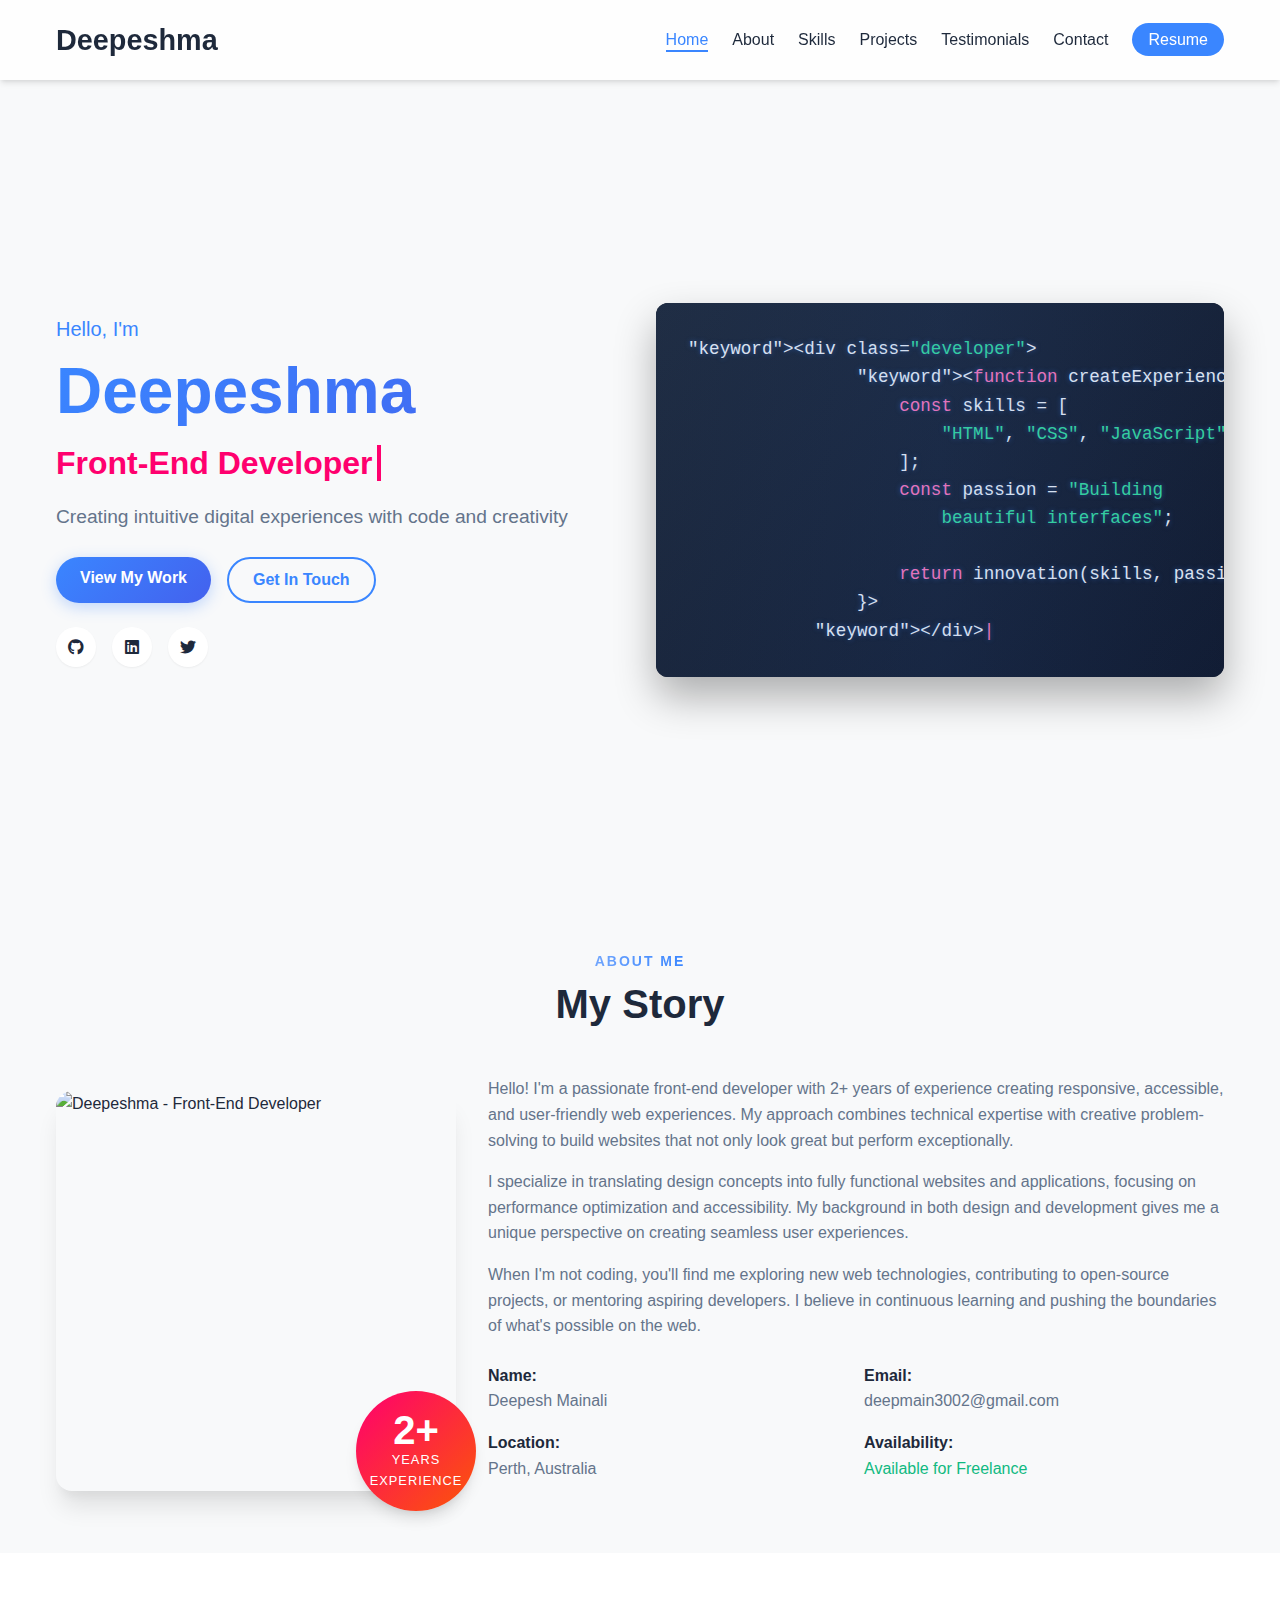
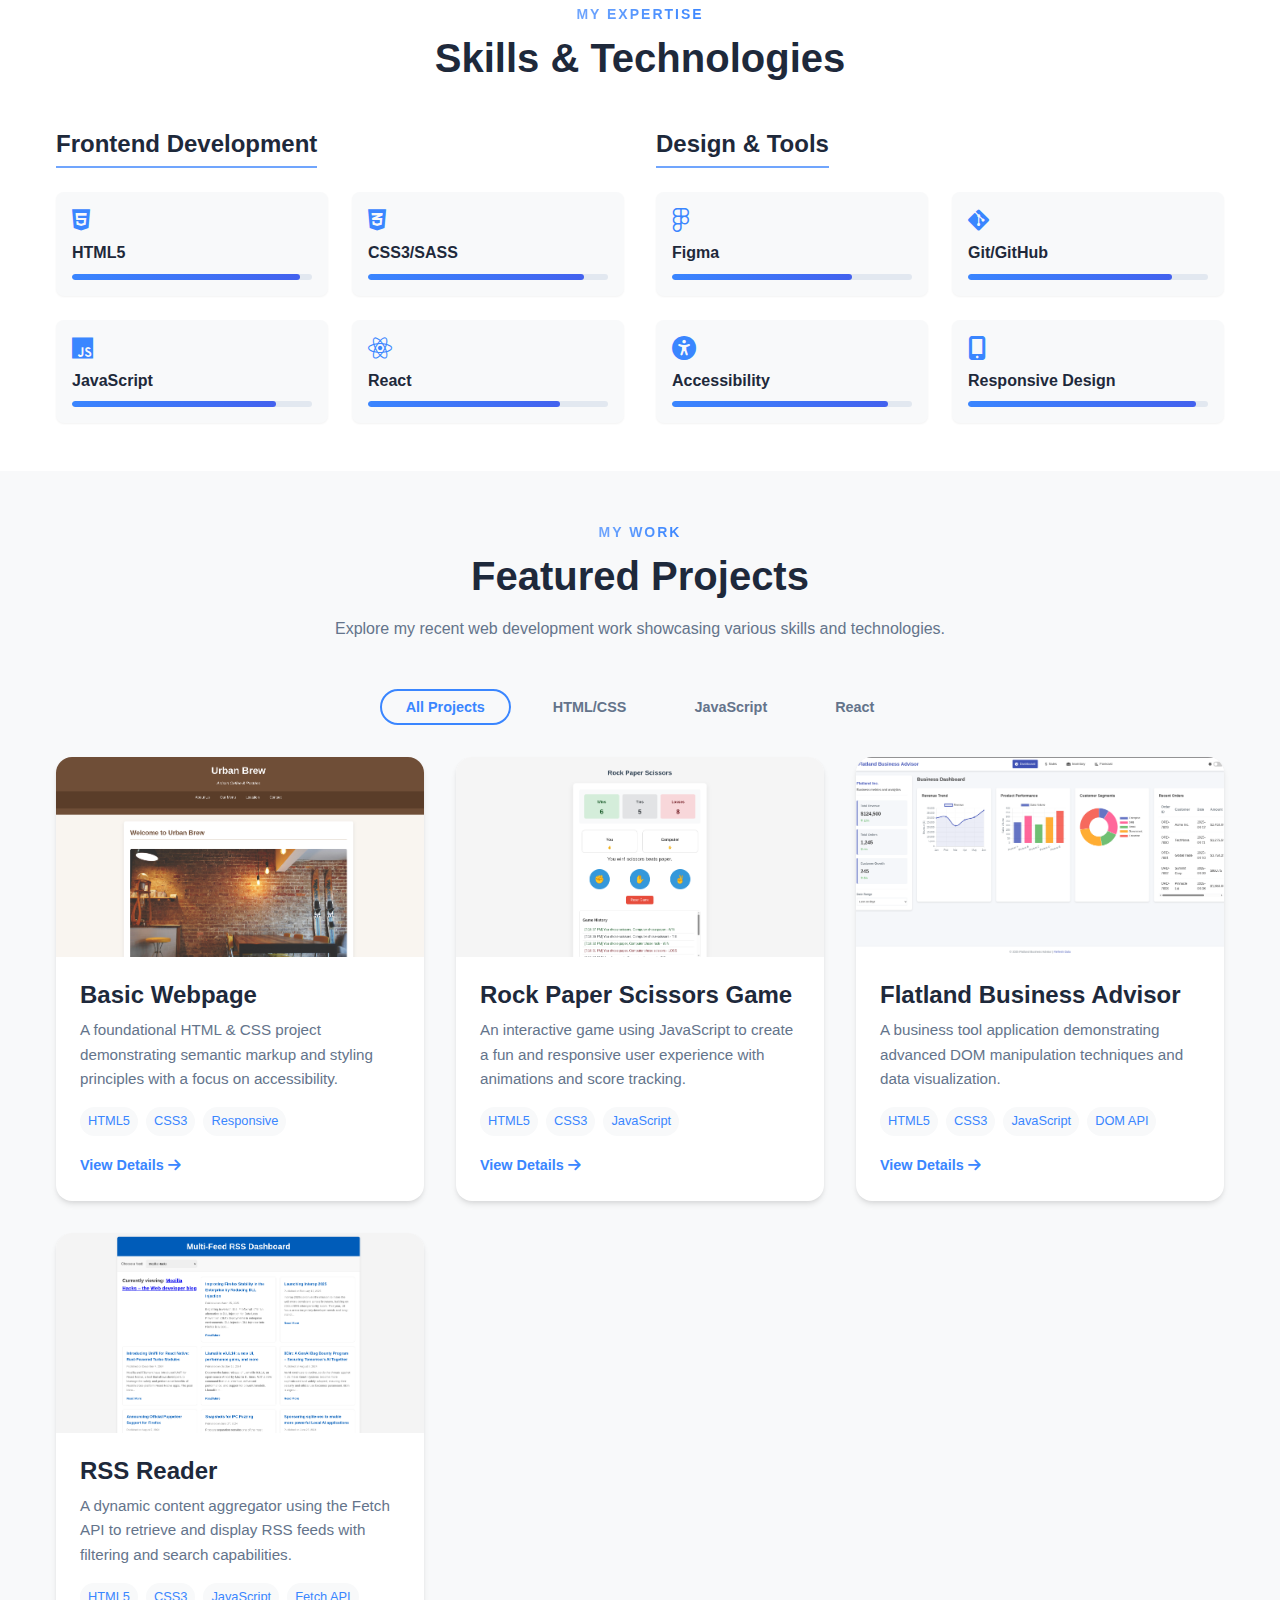
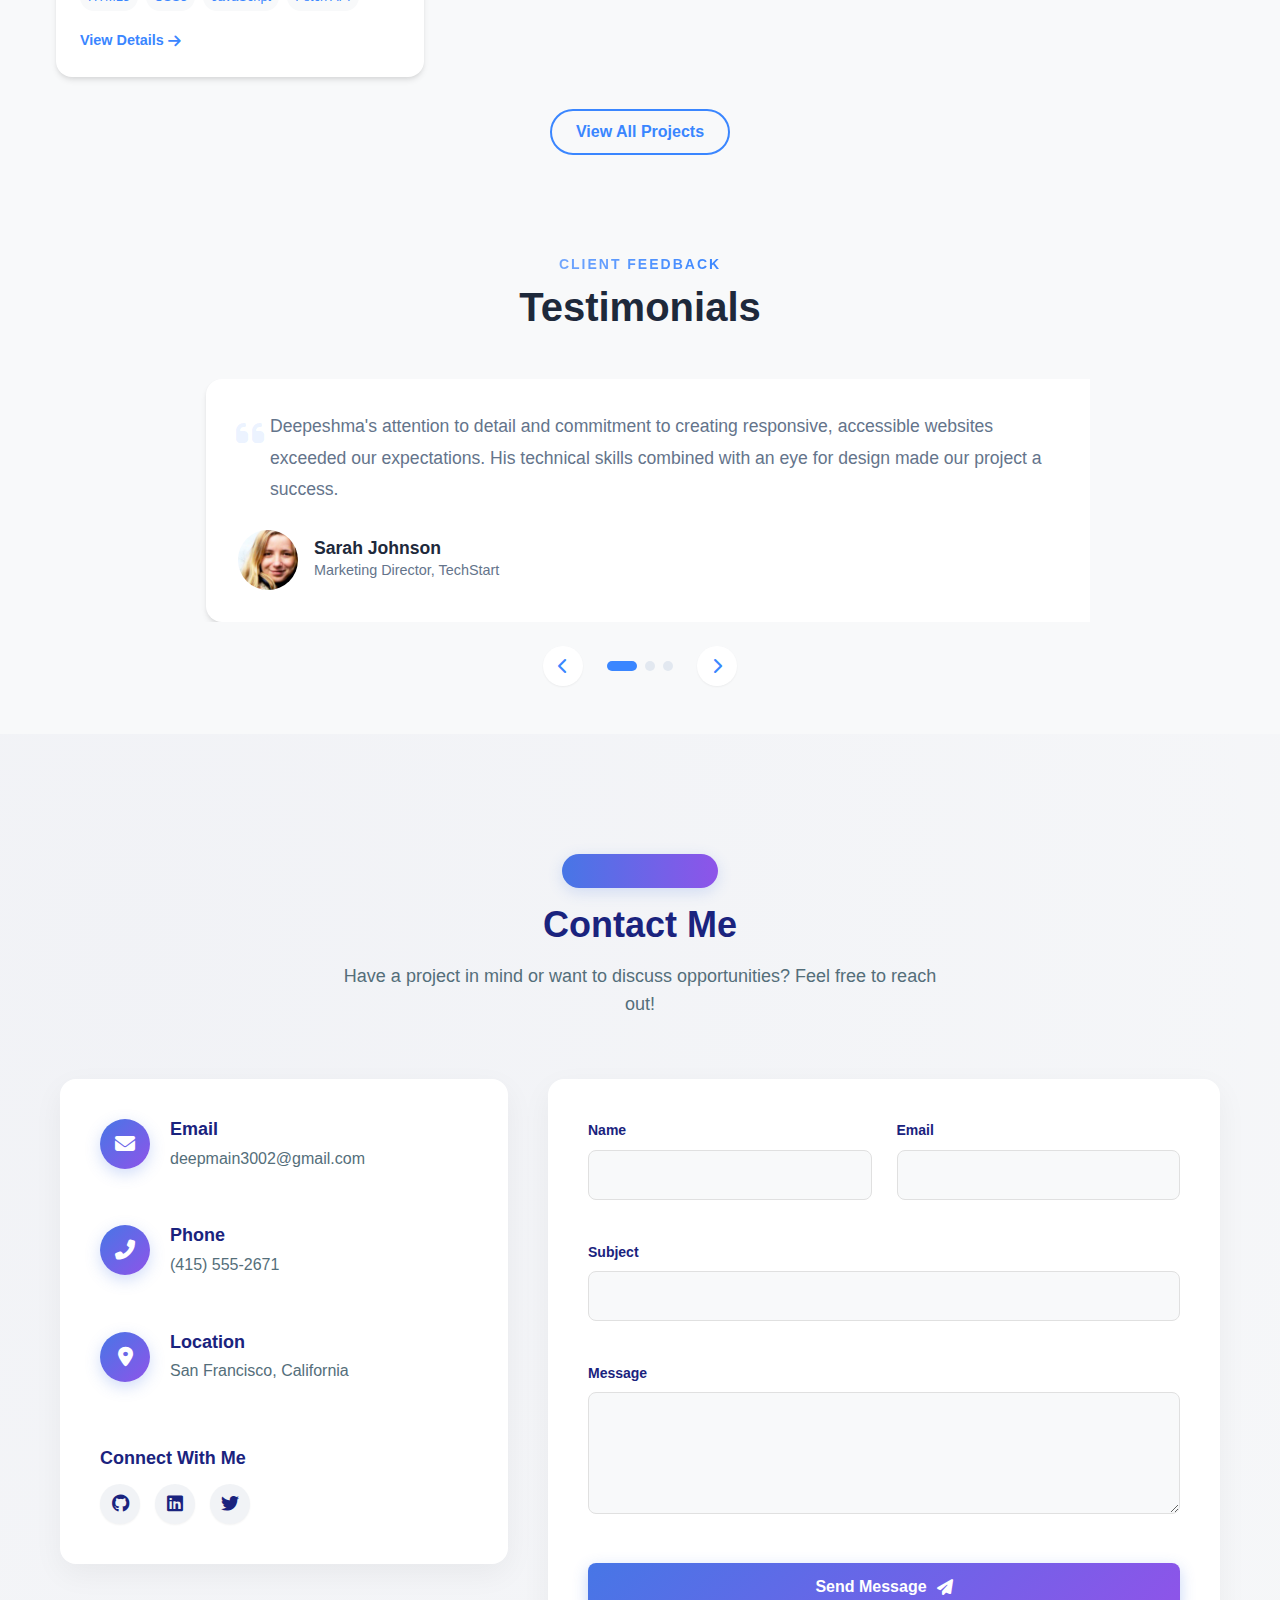
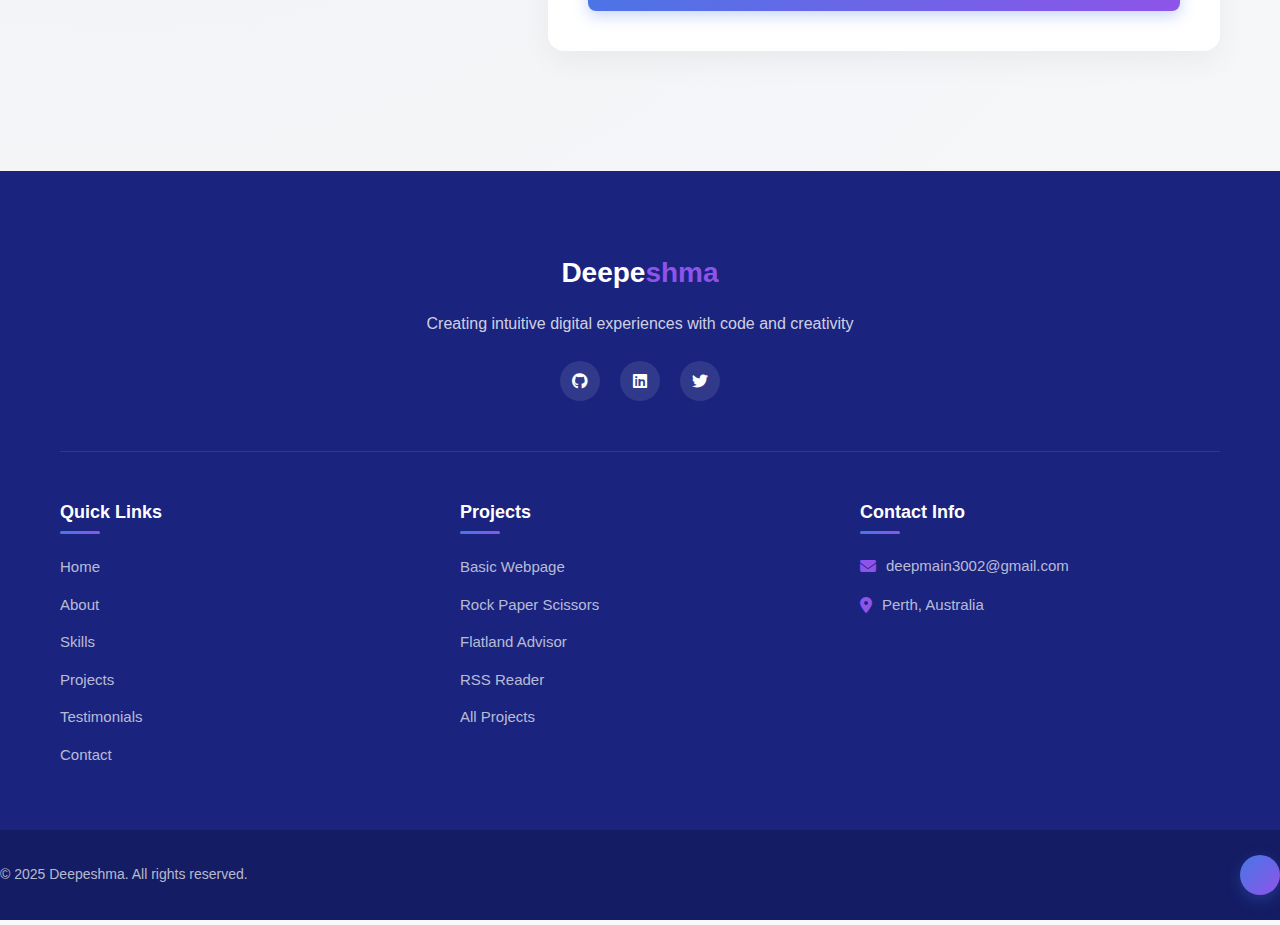
==== commit 130db639: "Update index.html" ====
--- a/index.html
+++ b/index.html
@@ -129,7 +129,7 @@
                         <div class="personal-info">
                             <div class="info-item">
                                 <span class="label">Name:</span>
-                                <span class="value">Deepeshma Doe</span>
+                                <span class="value">Deepesh Mainali</span>
                             </div>
                             <div class="info-item">
                                 <span class="label">Email:</span>
@@ -137,17 +137,13 @@
                             </div>
                             <div class="info-item">
                                 <span class="label">Location:</span>
-                                <span class="value">San Francisco, CA</span>
+                                <span class="value">Perth, Australia</span>
                             </div>
                             <div class="info-item">
                                 <span class="label">Availability:</span>
                                 <span class="value available">Available for Freelance</span>
                             </div>
                         </div>
-
-                        <a href="assets/resume.pdf" class="download-resume" target="_blank" rel="noopener">
-                            <i class="fas fa-download"></i> Download Resume
-                        </a>
                     </div>
                 </div>
             </div>
@@ -261,10 +257,10 @@
                                 width="400" height="225" />
                             <div class="project-overlay">
                                 <div class="project-links">
-                                    <a href="https://urban-brew-cafe.vercel.app/" class="project-link" aria-label="View live demo">
+                                    <a href="https://deepeshma.github.io/urban-brew-cafe/" class="project-link" aria-label="View live demo" target="_blank" rel="noopener">
                                         <i class="fas fa-external-link-alt"></i>
                                     </a>
-                                    <a href="https://github.com/Deepeshma/urban-brew-cafe.git" class="project-link" aria-label="View source code">
+                                    <a href="https://github.com/Deepeshma/urban-brew-cafe.git" class="project-link" aria-label="View source code" target="_blank" rel="noopener">
                                         <i class="fab fa-github"></i>
                                     </a>
                                 </div>
@@ -292,10 +288,10 @@
                                 alt="Screenshot of Rock Paper Scissors game" width="400" height="225" />
                             <div class="project-overlay">
                                 <div class="project-links">
-                                    <a href="https://rock-paper-scissors-pearl-eight-97.vercel.app/" class="project-link" aria-label="View live demo">
+                                    <a href="https://deepeshma.github.io/rock-paper-scissors/" class="project-link" aria-label="View live demo" target="_blank" rel="noopener">
                                         <i class="fas fa-external-link-alt"></i>
                                     </a>
-                                    <a href="https://github.com/Deepeshma/rock-paper-scissors.git" class="project-link" aria-label="View source code">
+                                    <a href="https://github.com/Deepeshma/rock-paper-scissors.git" class="project-link" aria-label="View source code" target="_blank" rel="noopener">
                                         <i class="fab fa-github"></i>
                                     </a>
                                 </div>
@@ -323,10 +319,10 @@
                                 alt="Screenshot of Flatland Business Advisor application" width="400" height="225" />
                             <div class="project-overlay">
                                 <div class="project-links">
-                                    <a href="https://flatland-business-advisor.vercel.app/" class="project-link" aria-label="View live demo">
+                                    <a href="https://deepeshma.github.io/flatland-business-advisor/" class="project-link" aria-label="View live demo" target="_blank" rel="noopener">
                                         <i class="fas fa-external-link-alt"></i>
                                     </a>
-                                    <a href="https://github.com/Deepeshma/flatland-business-advisor.git" class="project-link" aria-label="View source code">
+                                    <a href="https://github.com/Deepeshma/flatland-business-advisor.git" class="project-link" aria-label="View source code" target="_blank" rel="noopener">
                                         <i class="fab fa-github"></i>
                                     </a>
                                 </div>
@@ -355,10 +351,10 @@
                                 width="400" height="225" />
                             <div class="project-overlay">
                                 <div class="project-links">
-                                    <a href="https://rss-reader-phi-rouge.vercel.app/" class="project-link" aria-label="View live demo">
+                                    <a href="https://deepeshma.github.io/rss-reader/" class="project-link" aria-label="View live demo" target="_blank" rel="noopener">
                                         <i class="fas fa-external-link-alt"></i>
                                     </a>
-                                    <a href="https://github.com/Deepeshma/rss-reader.git" class="project-link" aria-label="View source code">
+                                    <a href="https://github.com/Deepeshma/rss-reader.git" class="project-link" aria-label="View source code" target="_blank" rel="noopener">
                                         <i class="fab fa-github"></i>
                                     </a>
                                 </div>
@@ -387,105 +383,6 @@
                 </div>
             </div>
         </section>
-
-        <section id="experience" class="experience">
-            <div class="section-container">
-                <div class="section-header">
-                    <span class="section-tag">My Journey</span>
-                    <h2>Experience & Education</h2>
-                </div>
-
-                <div class="timeline-container">
-                    <div class="timeline-section">
-                        <h3 class="timeline-heading">
-                            <i class="fas fa-briefcase"></i> Work Experience
-                        </h3>
-
-                        <div class="timeline">
-                            <div class="timeline-item">
-                                <div class="timeline-dot"></div>
-                                <div class="timeline-date">2022 - Present</div>
-                                <div class="timeline-content">
-                                    <h4>Front-End Developer</h4>
-                                    <h5>Tech Innovations Inc.</h5>
-                                    <p>
-                                        Lead front-end development for various client projects,
-                                        implementing responsive designs and optimizing
-                                        performance. Collaborated with UX/UI designers to create
-                                        seamless user experiences.
-                                    </p>
-                                </div>
-                            </div>
-
-                            <div class="timeline-item">
-                                <div class="timeline-dot"></div>
-                                <div class="timeline-date">2020 - 2022</div>
-                                <div class="timeline-content">
-                                    <h4>UI Developer</h4>
-                                    <h5>Digital Solutions Group</h5>
-                                    <p>
-                                        Developed and maintained responsive websites for corporate
-                                        clients. Improved website performance by 40% through
-                                        optimization techniques and modern coding practices.
-                                    </p>
-                                </div>
-                            </div>
-
-                            <div class="timeline-item">
-                                <div class="timeline-dot"></div>
-                                <div class="timeline-date">2018 - 2020</div>
-                                <div class="timeline-content">
-                                    <h4>Web Developer Intern</h4>
-                                    <h5>Creative Agency Co.</h5>
-                                    <p>
-                                        Assisted in building website components and implementing
-                                        designs. Learned industry best practices for front-end
-                                        development and collaborated on team projects.
-                                    </p>
-                                </div>
-                            </div>
-                        </div>
-                    </div>
-
-                    <div class="timeline-section">
-                        <h3 class="timeline-heading">
-                            <i class="fas fa-graduation-cap"></i> Education
-                        </h3>
-
-                        <div class="timeline">
-                            <div class="timeline-item">
-                                <div class="timeline-dot"></div>
-                                <div class="timeline-date">2016 - 2020</div>
-                                <div class="timeline-content">
-                                    <h4>Bachelor of Science in Computer Science</h4>
-                                    <h5>University of Technology</h5>
-                                    <p>
-                                        Specialized in web technologies and interactive media.
-                                        Graduated with honors and received the Outstanding Student
-                                        in Web Development award.
-                                    </p>
-                                </div>
-                            </div>
-
-                            <div class="timeline-item">
-                                <div class="timeline-dot"></div>
-                                <div class="timeline-date">2023</div>
-                                <div class="timeline-content">
-                                    <h4>Advanced Front-End Development Certification</h4>
-                                    <h5>Frontend Masters</h5>
-                                    <p>
-                                        Completed intensive training in advanced JavaScript
-                                        frameworks, performance optimization, and modern CSS
-                                        techniques.
-                                    </p>
-                                </div>
-                            </div>
-                        </div>
-                    </div>
-                </div>
-            </div>
-        </section>
-
         <section id="testimonials" class="testimonials">
             <div class="section-container">
                 <div class="section-header">
@@ -725,13 +622,10 @@
                             <i class="fas fa-envelope"></i>
                             <a href="mailto:deepeshma@gmail.com"> deepmain3002@gmail.com </a>
                         </li>
-                        <li>
-                            <i class="fas fa-phone-alt"></i>
-                            <a href="tel:+14155552671">(415) 555-2671</a>
-                        </li>
+                        
                         <li>
                             <i class="fas fa-map-marker-alt"></i>
-                            <span>San Francisco, California</span>
+                            <span>Perth, Australia</span>
                         </li>
                     </ul>
                 </div>
@@ -745,9 +639,7 @@
             </a>
         </div>
     </footer>
-    <script src="https://code.jquery.com/jquery-3.6.0.min.js"></script>
-    <script src="https://cdnjs.cloudflare.com/ajax/libs/font-awesome/5.15.4/js/all.min.js"></script>
     <script src="assets/js/main.js"></script>
 </body>
 
-</html>+</html>
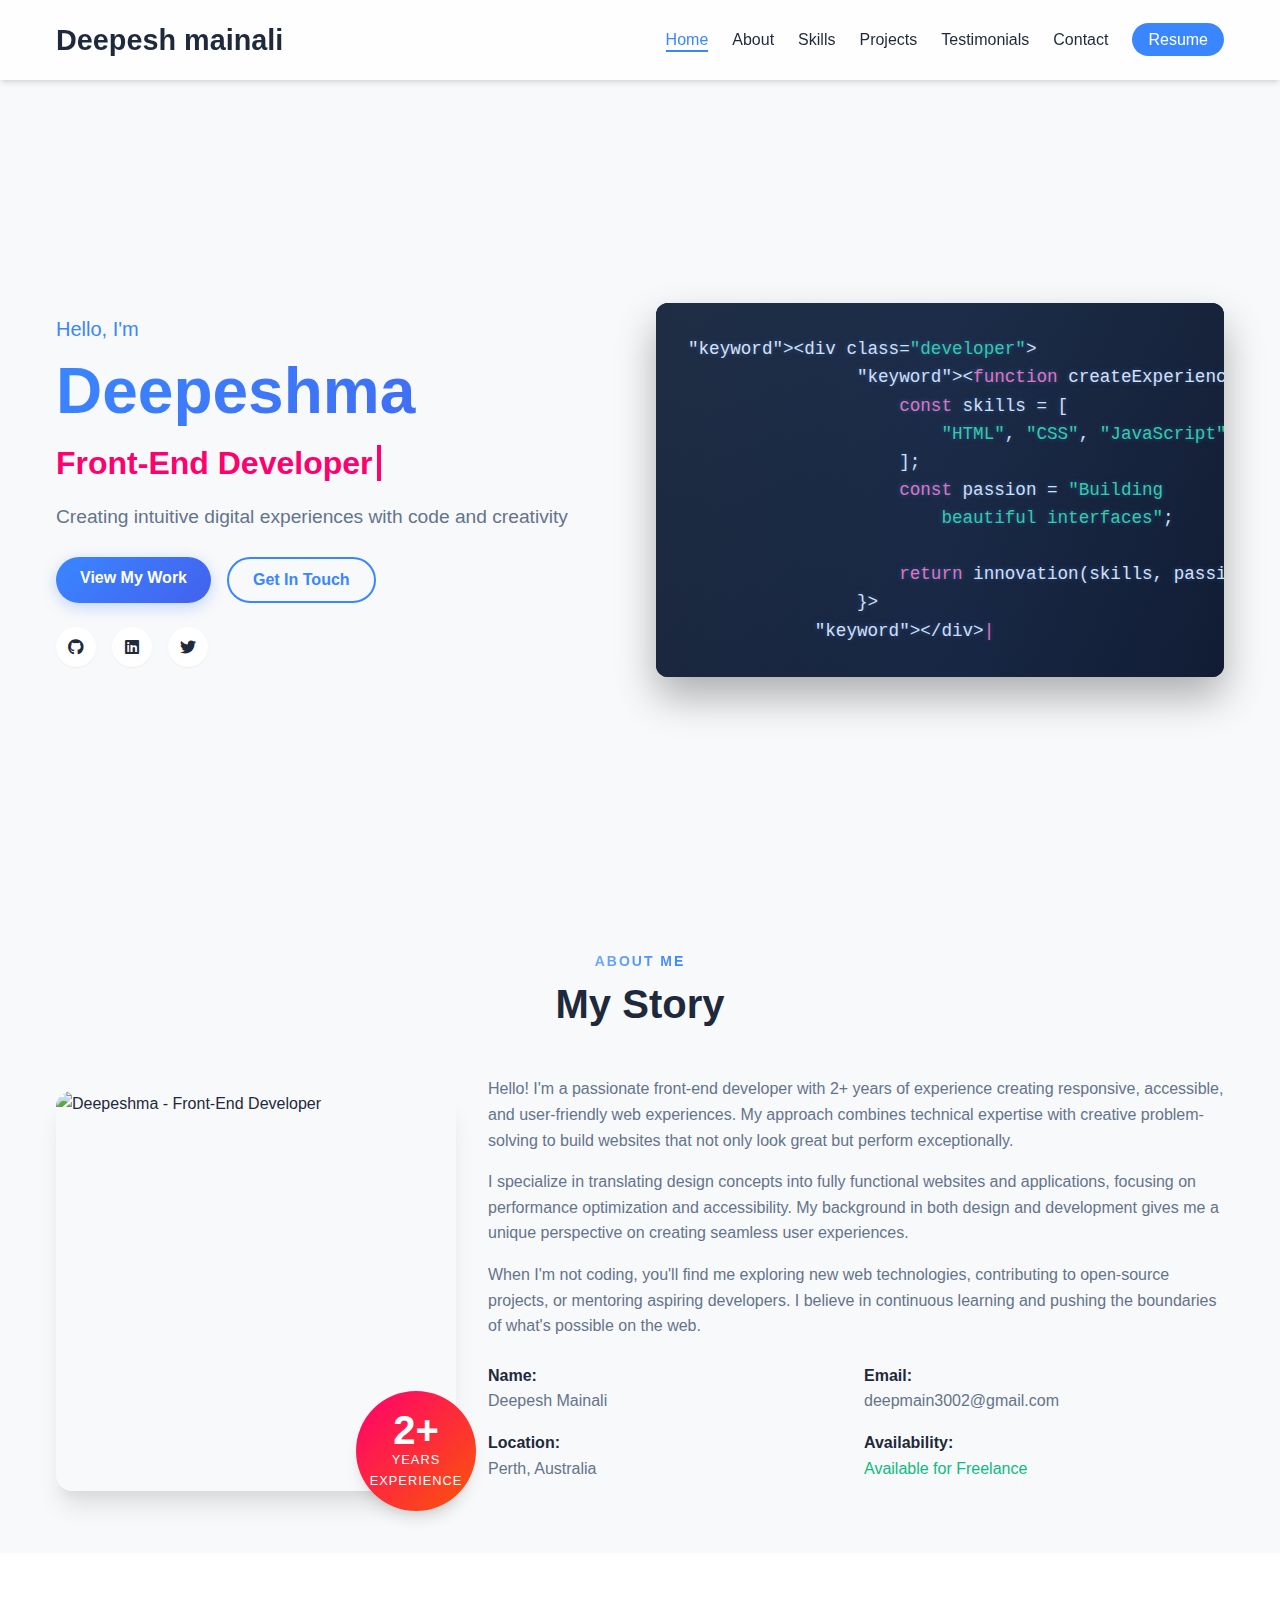
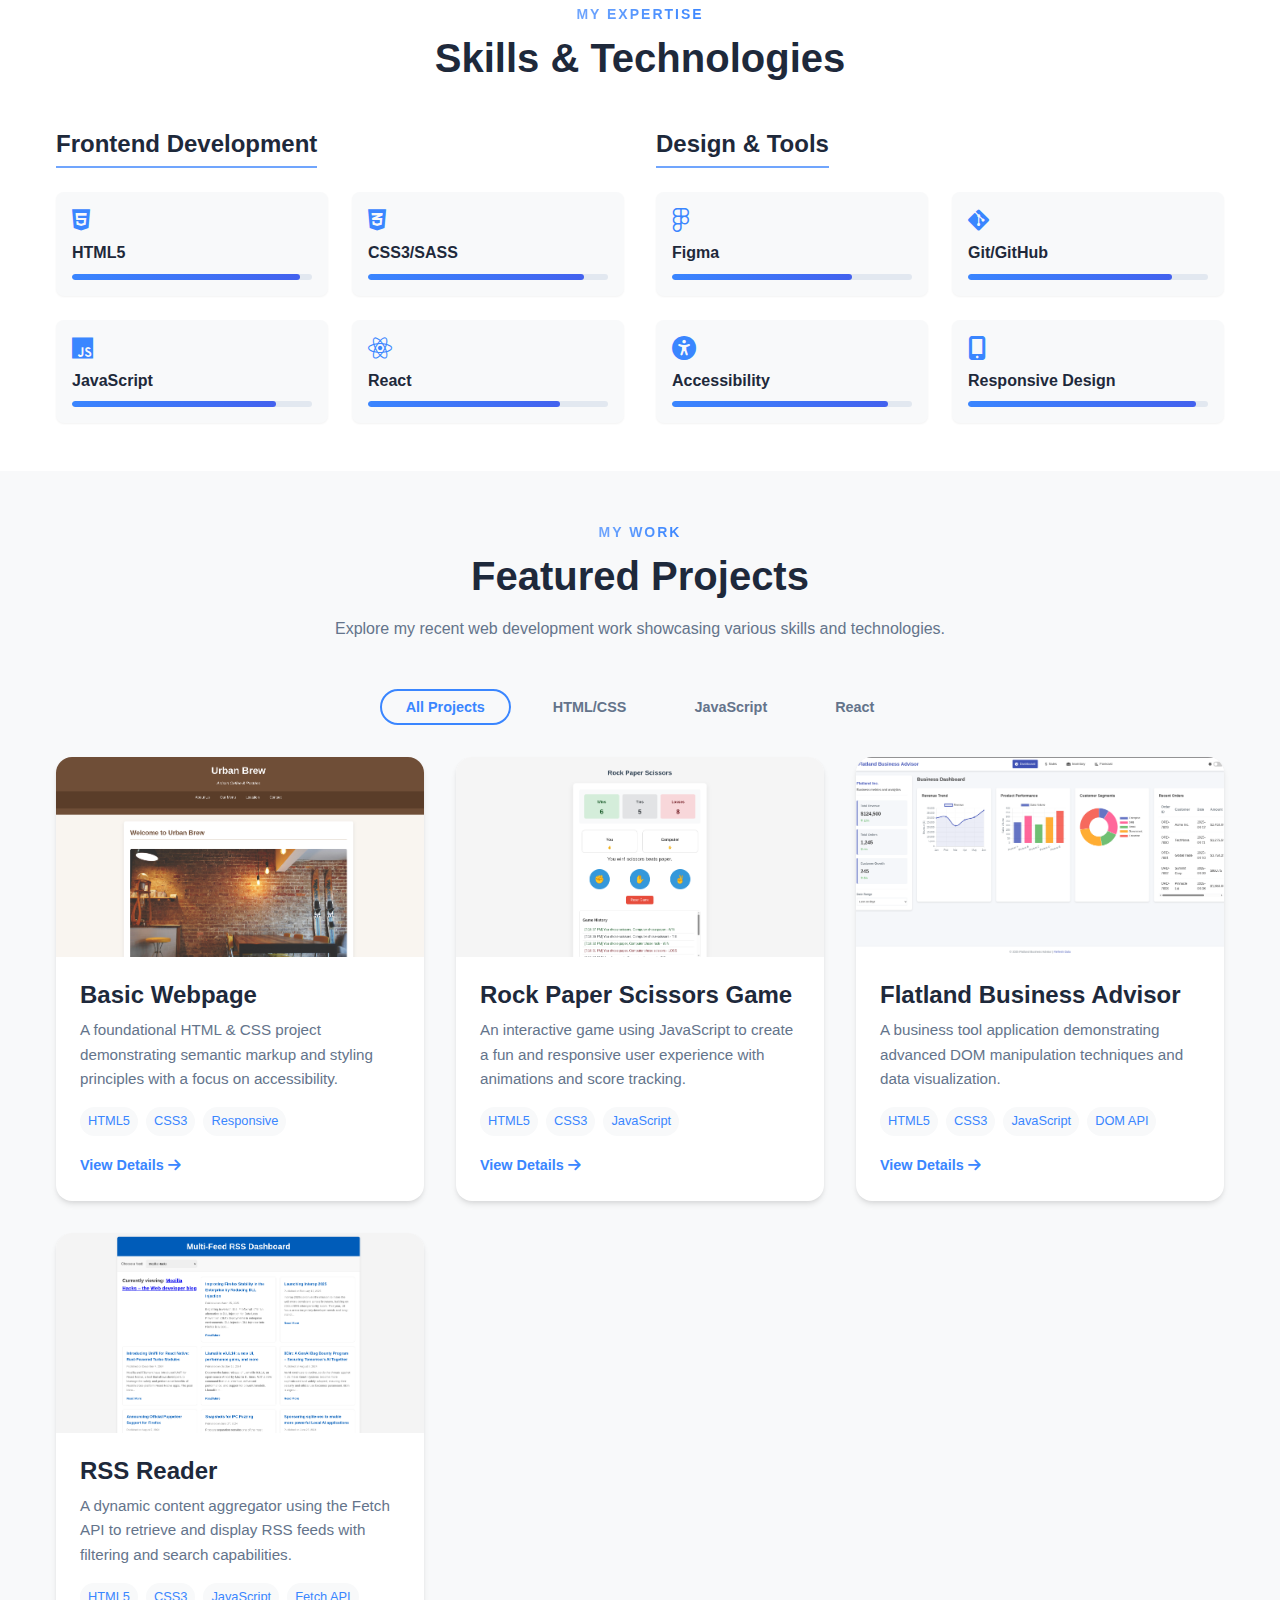
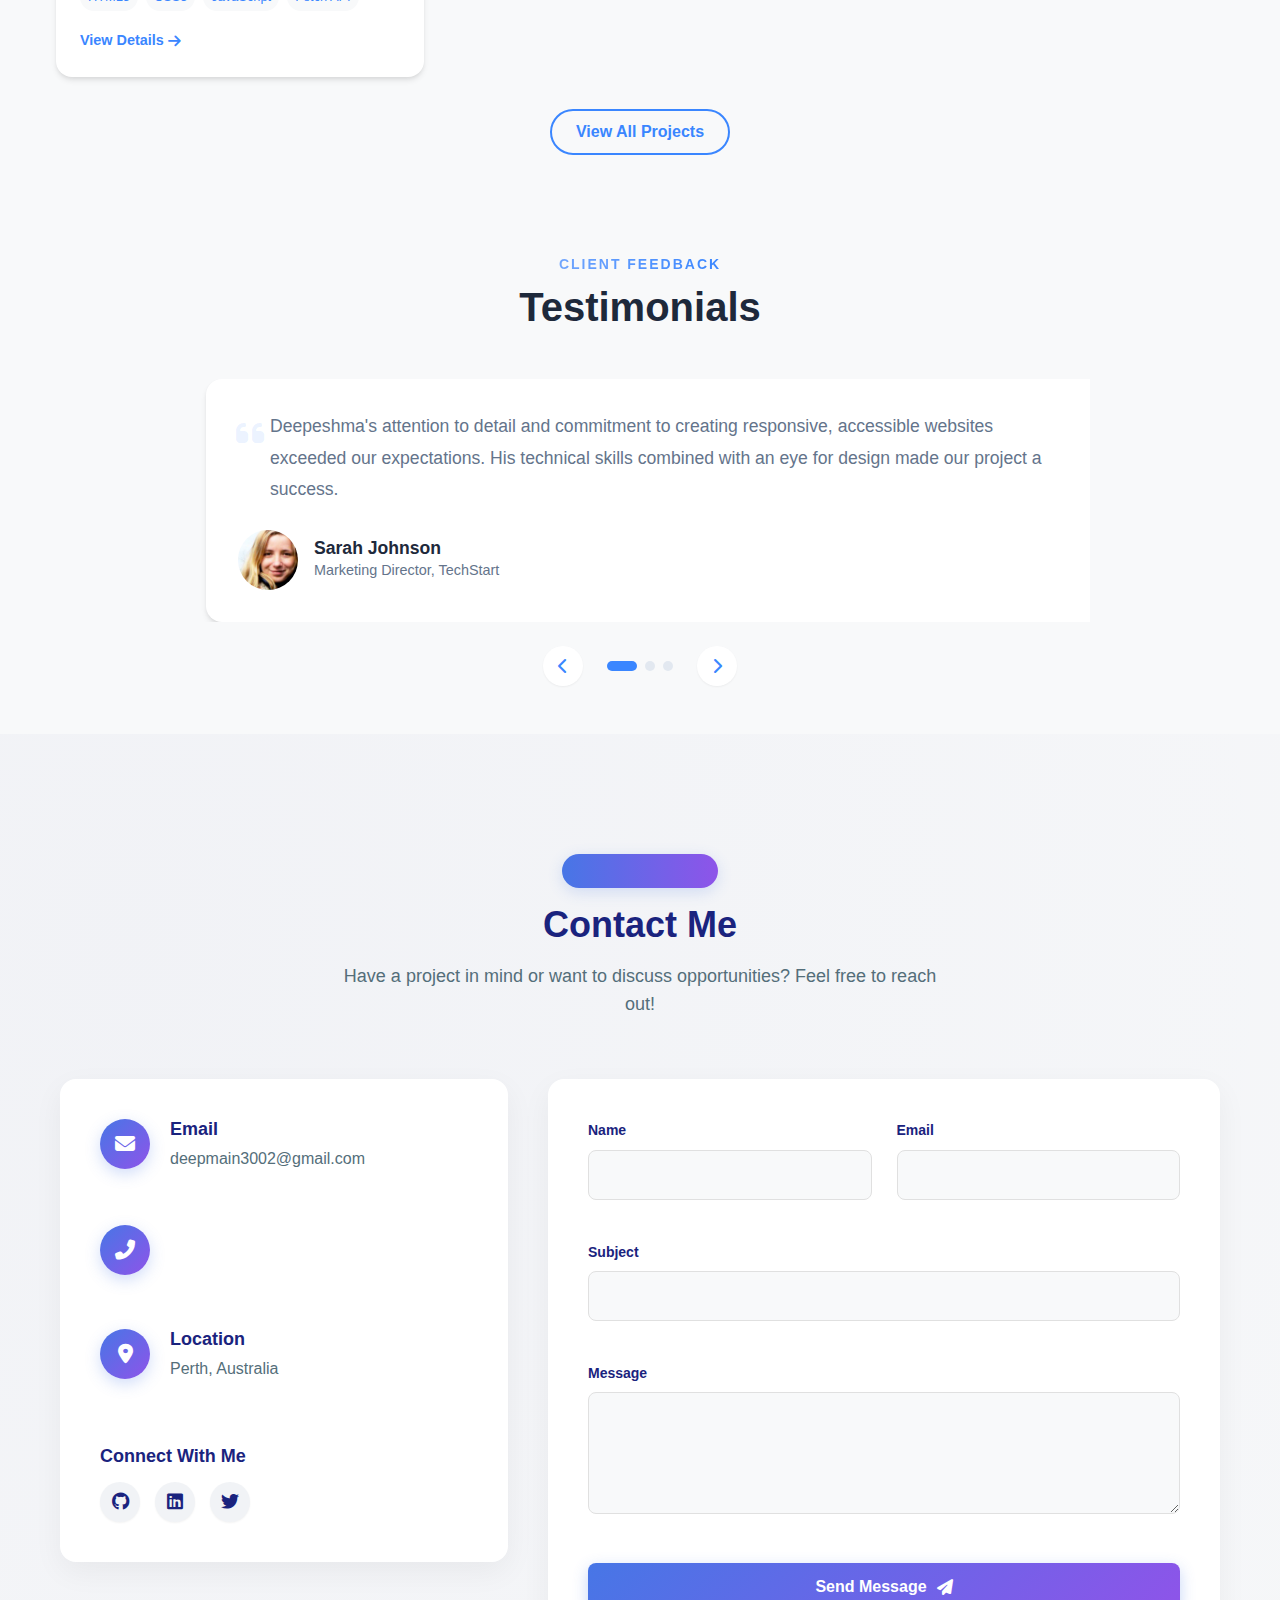
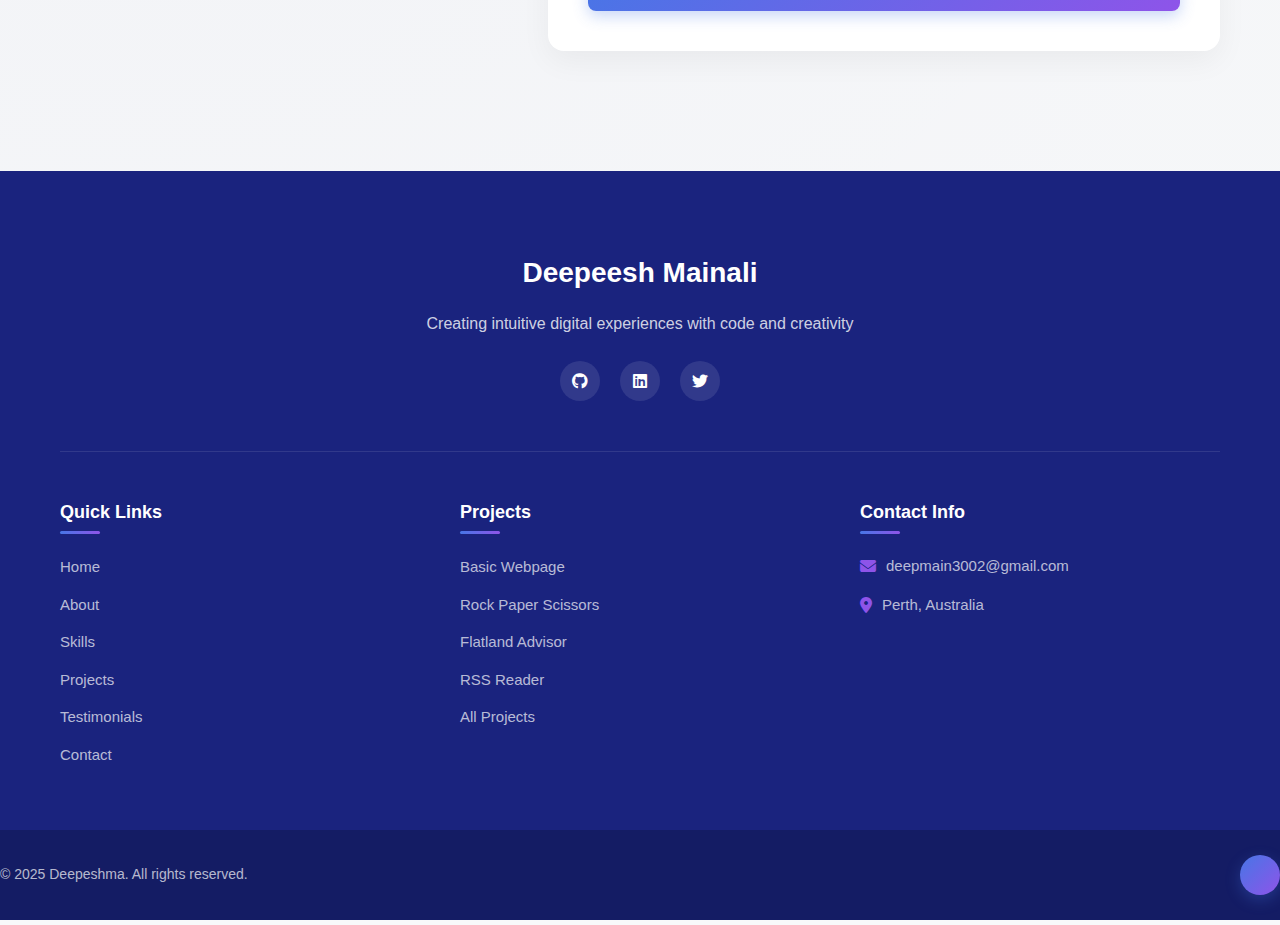
==== commit d627a9fd: "Update index.html" ====
--- a/index.html
+++ b/index.html
@@ -19,7 +19,7 @@
         <div class="header-container">
             <div class="logo">
                 <a href="index.html" aria-label="Home">
-                    <span class="logo-text">Deepeshma</span>
+                    <span class="logo-text">Deepesh mainali</span>
                 </a>
             </div>
             <nav>
@@ -497,8 +497,6 @@
                                 <i class="fas fa-phone-alt"></i>
                             </div>
                             <div class="contact-details">
-                                <h3>Phone</h3>
-                                <p><a href="tel:+14155552671">(415) 555-2671</a></p>
                             </div>
                         </div>
 
@@ -508,7 +506,7 @@
                             </div>
                             <div class="contact-details">
                                 <h3>Location</h3>
-                                <p>San Francisco, California</p>
+                                <p>Perth, Australia</p>
                             </div>
                         </div>
 
@@ -568,7 +566,7 @@
         <div class="footer-container">
             <div class="footer-top">
                 <div class="footer-logo">
-                    <a href="index.html">Deepe<span>shma</span></a>
+                    <a href="index.html">Deepeesh Mainali<span></span></a>
                 </div>
                 <p class="footer-tagline">
                     Creating intuitive digital experiences with code and creativity
@@ -622,7 +620,6 @@
                             <i class="fas fa-envelope"></i>
                             <a href="mailto:deepeshma@gmail.com"> deepmain3002@gmail.com </a>
                         </li>
-                        
                         <li>
                             <i class="fas fa-map-marker-alt"></i>
                             <span>Perth, Australia</span>
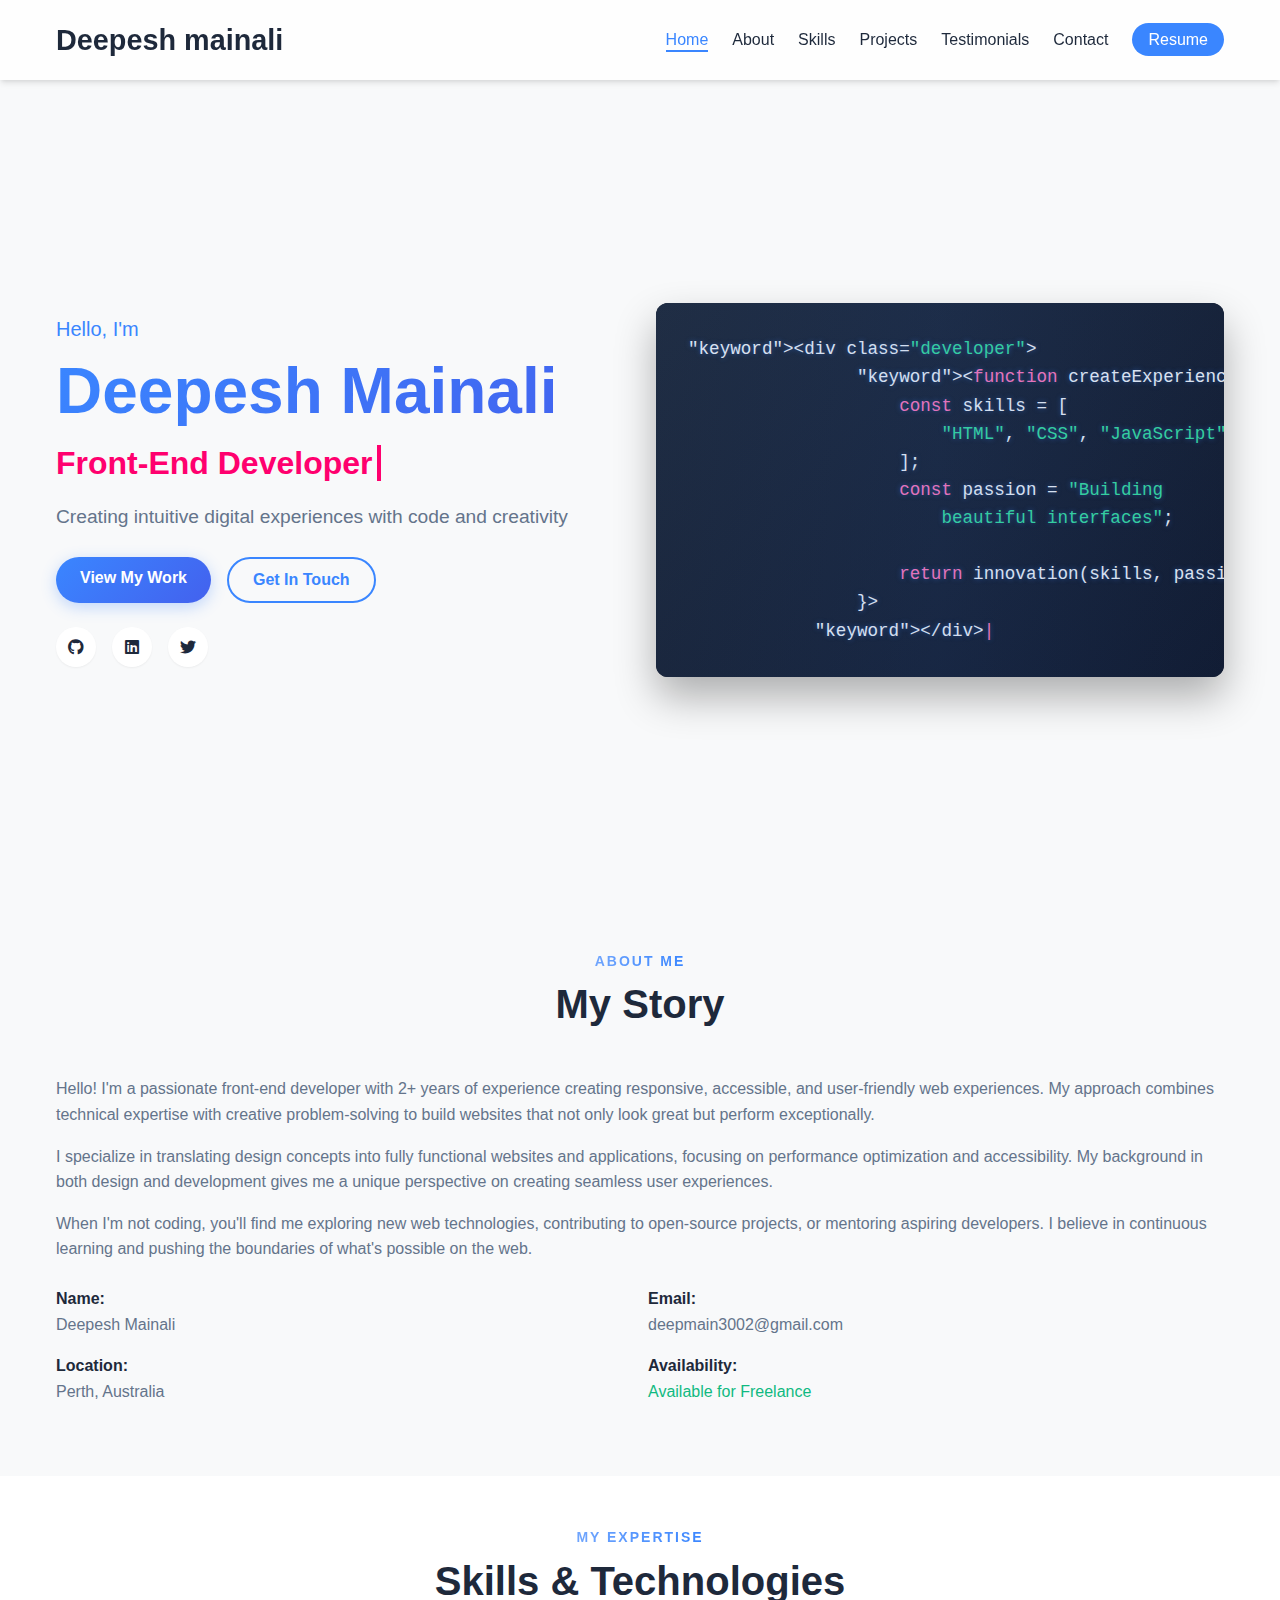
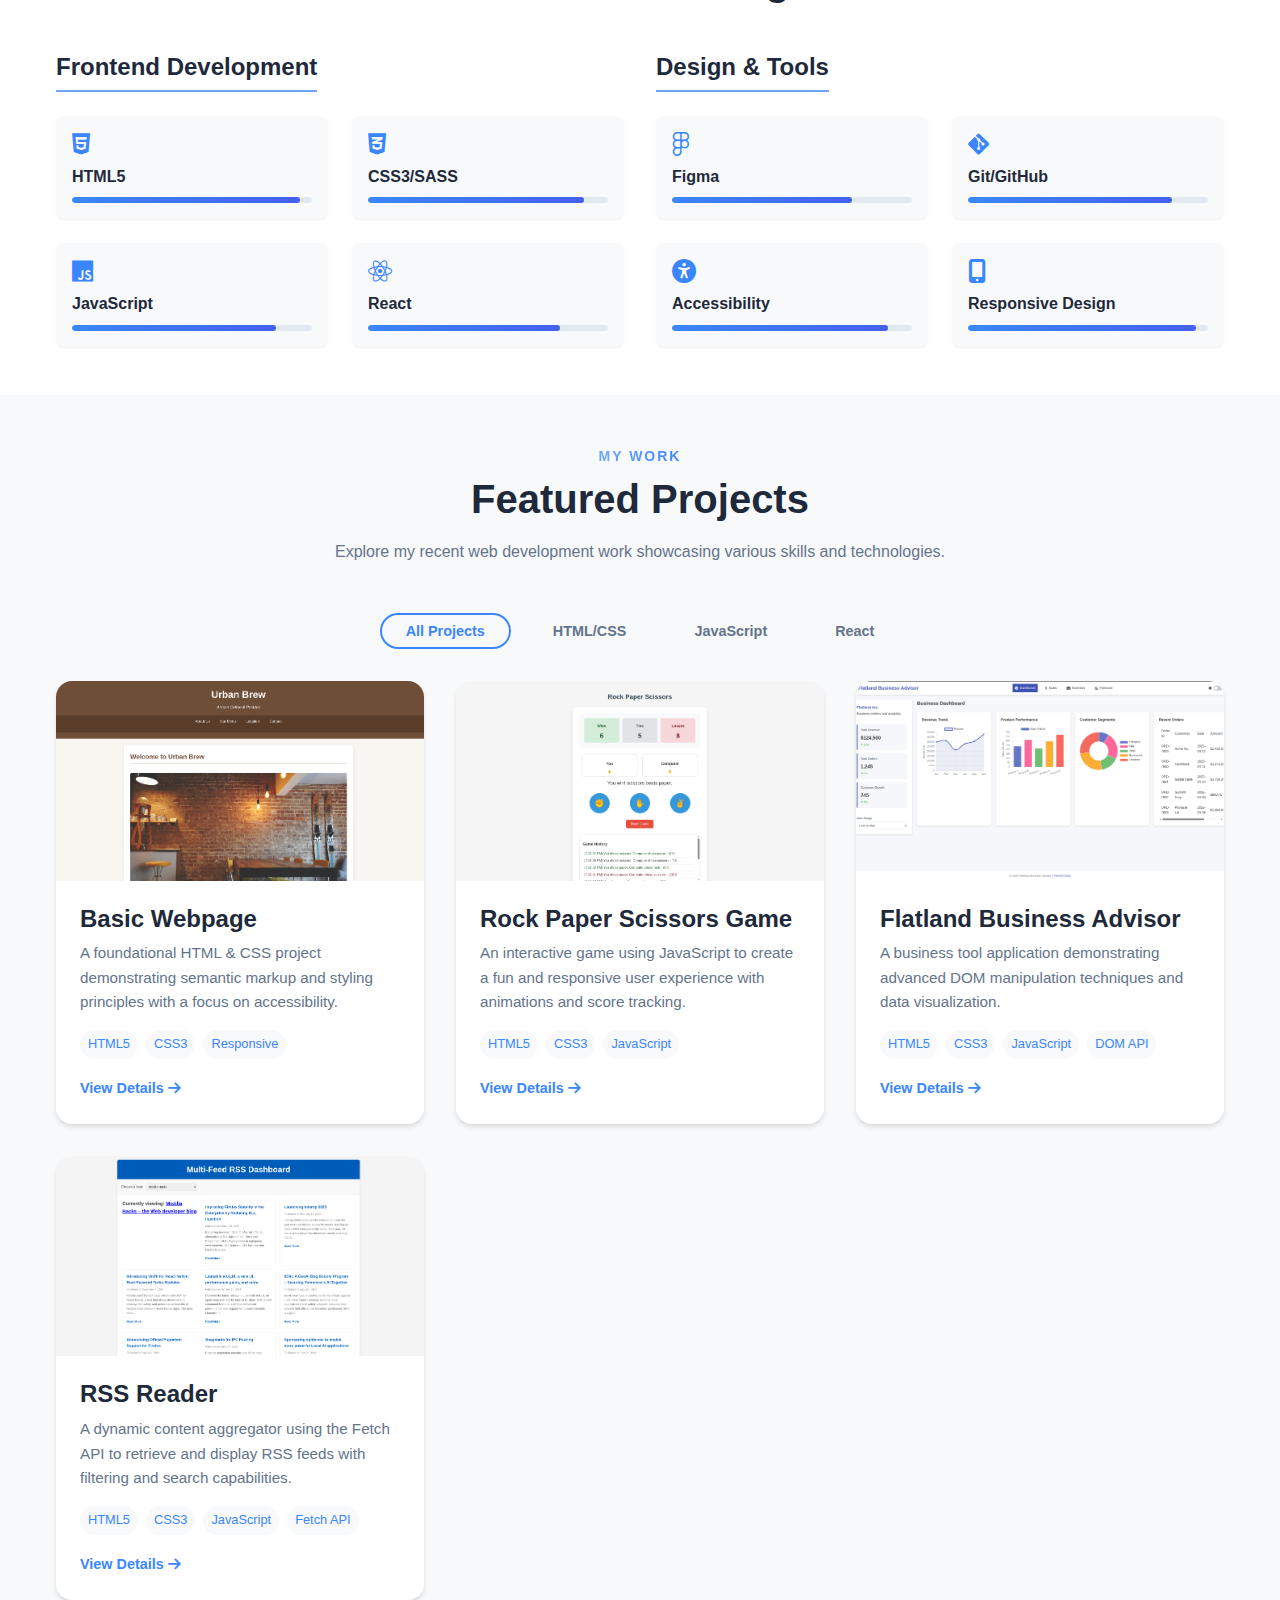
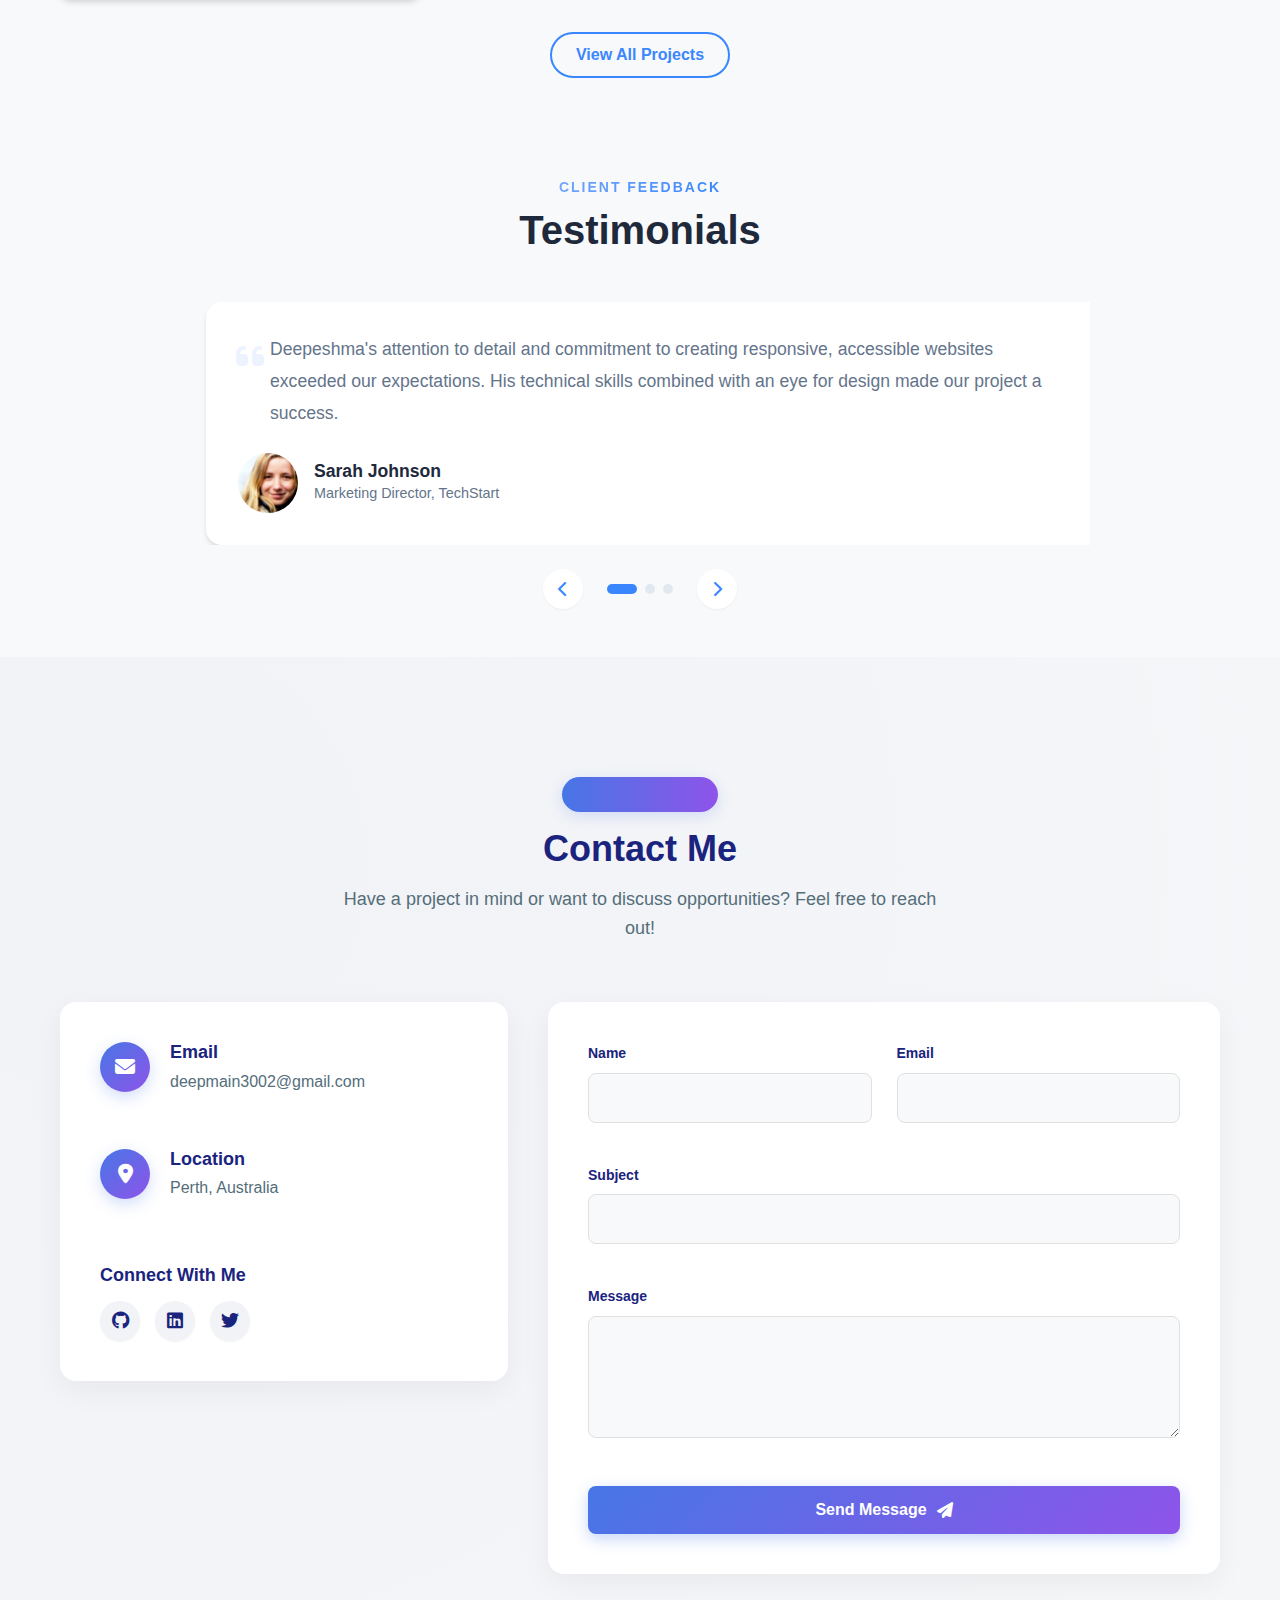
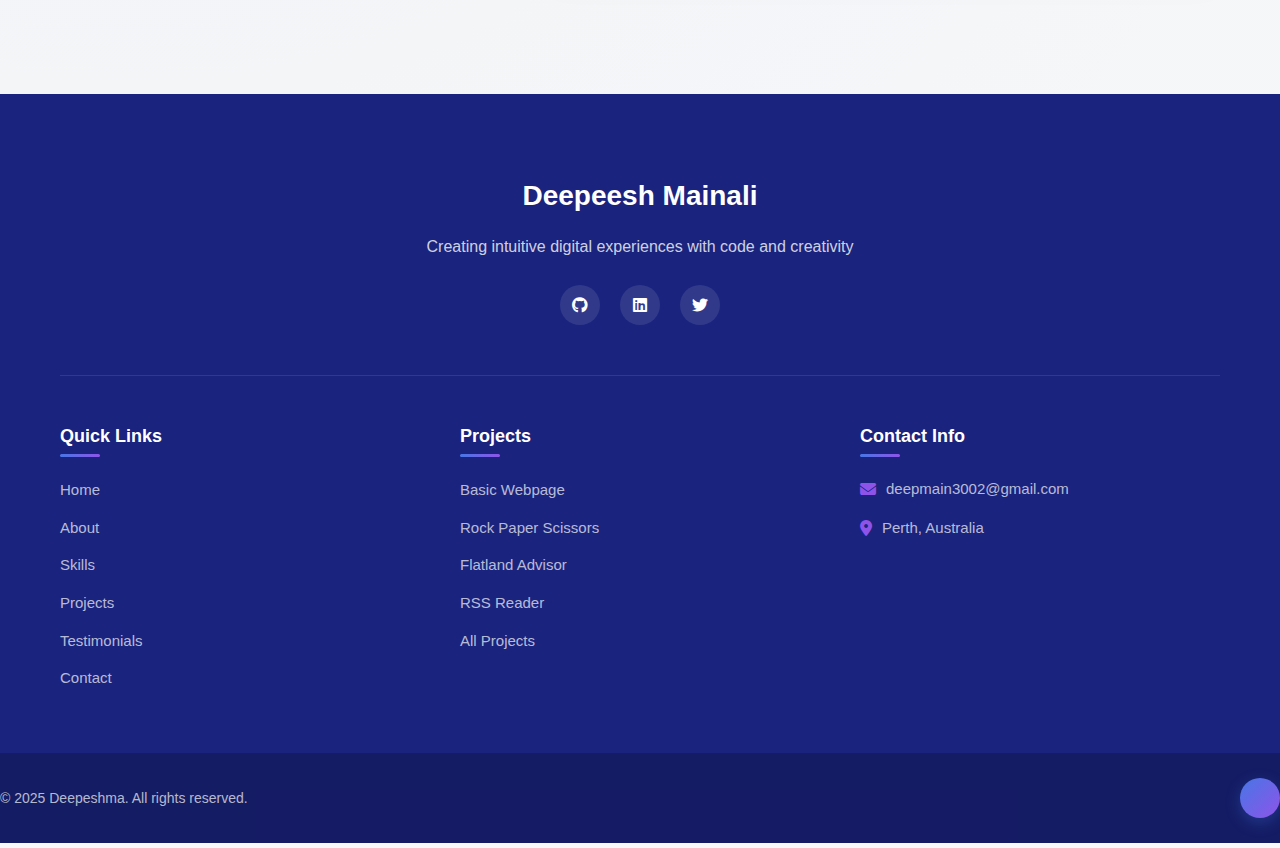
==== commit 4e8999a3: "Update index.html" ====
--- a/index.html
+++ b/index.html
@@ -47,7 +47,7 @@
         <section id="hero" class="hero">
             <div class="hero-content">
                 <span class="intro-text">Hello, I'm</span>
-                <h1>Deepeshma</h1>
+                <h1>Deepesh Mainali</h1>
                 <div class="typewriter">
                     <span class="typed-text">Front-End Developer</span>
                 </div>
@@ -94,14 +94,6 @@
                     <h2>My Story</h2>
                 </div>
                 <div class="about-content">
-                    <div class="about-image">
-                        <img src="assets/images/profile.jpg" alt="Deepeshma - Front-End Developer" width="400"
-                            height="400" />
-                        <div class="experience-badge">
-                            <span class="years">2+</span>
-                            <span class="text">Years<br />Experience</span>
-                        </div>
-                    </div>
                     <div class="about-text">
                         <p>
                             Hello! I'm a passionate front-end developer with 2+ years of
@@ -489,14 +481,6 @@
                                 <p>
                                     <a href="mailto:deepmain3002@gmail.com ">deepmain3002@gmail.com </a>
                                 </p>
-                            </div>
-                        </div>
-
-                        <div class="contact-method">
-                            <div class="contact-icon">
-                                <i class="fas fa-phone-alt"></i>
-                            </div>
-                            <div class="contact-details">
                             </div>
                         </div>
 
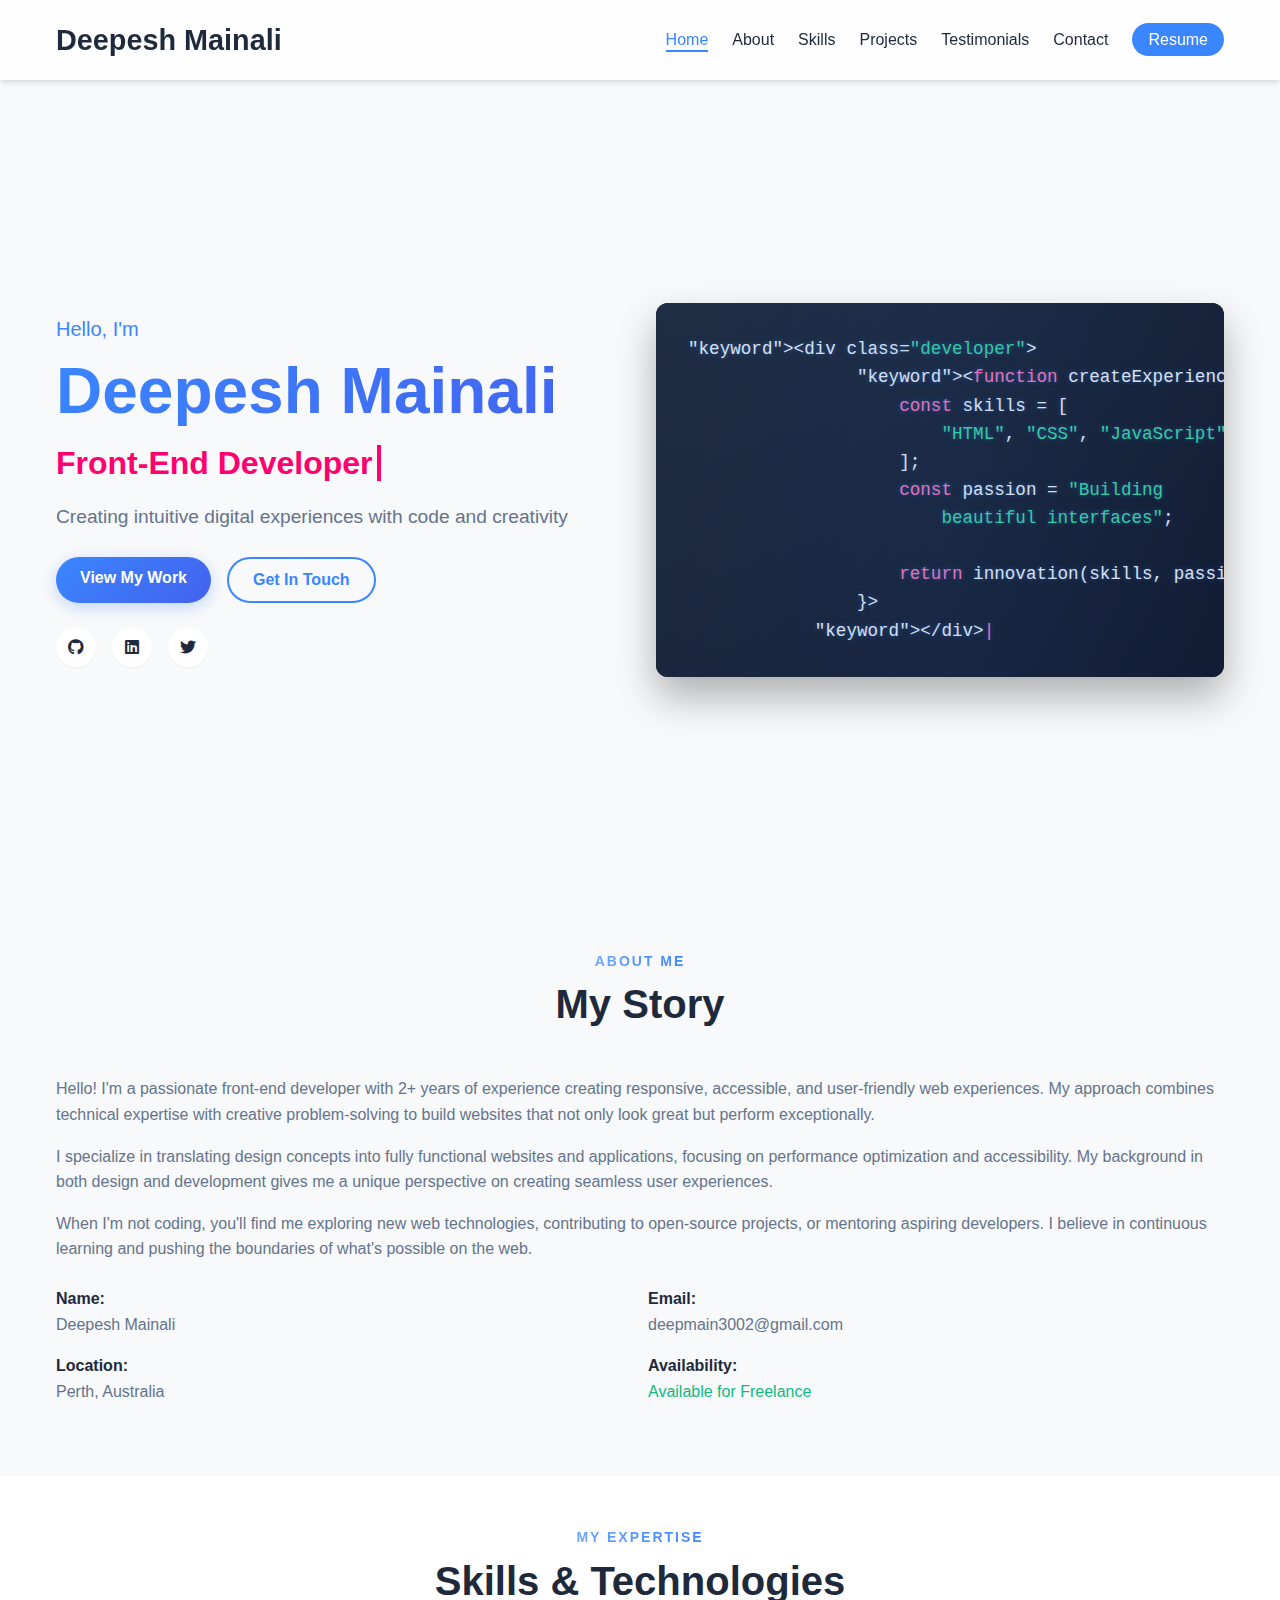
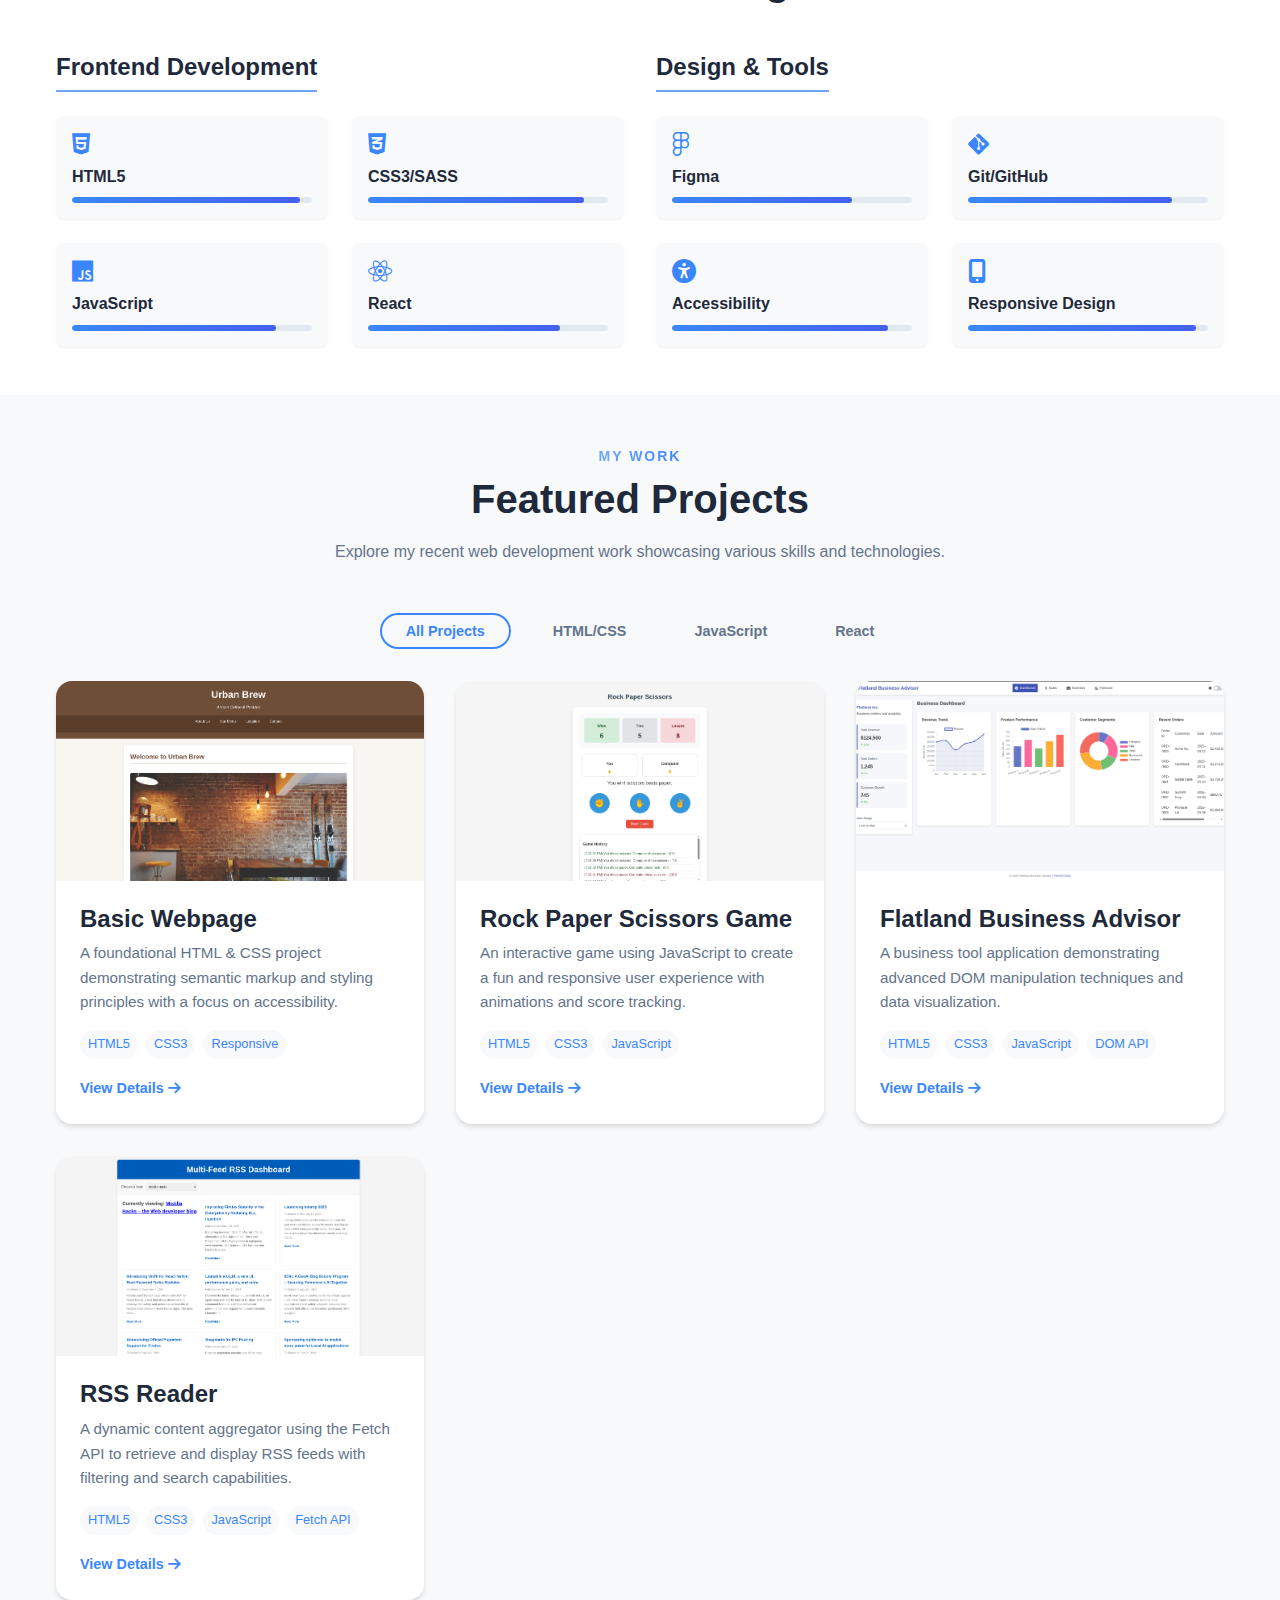
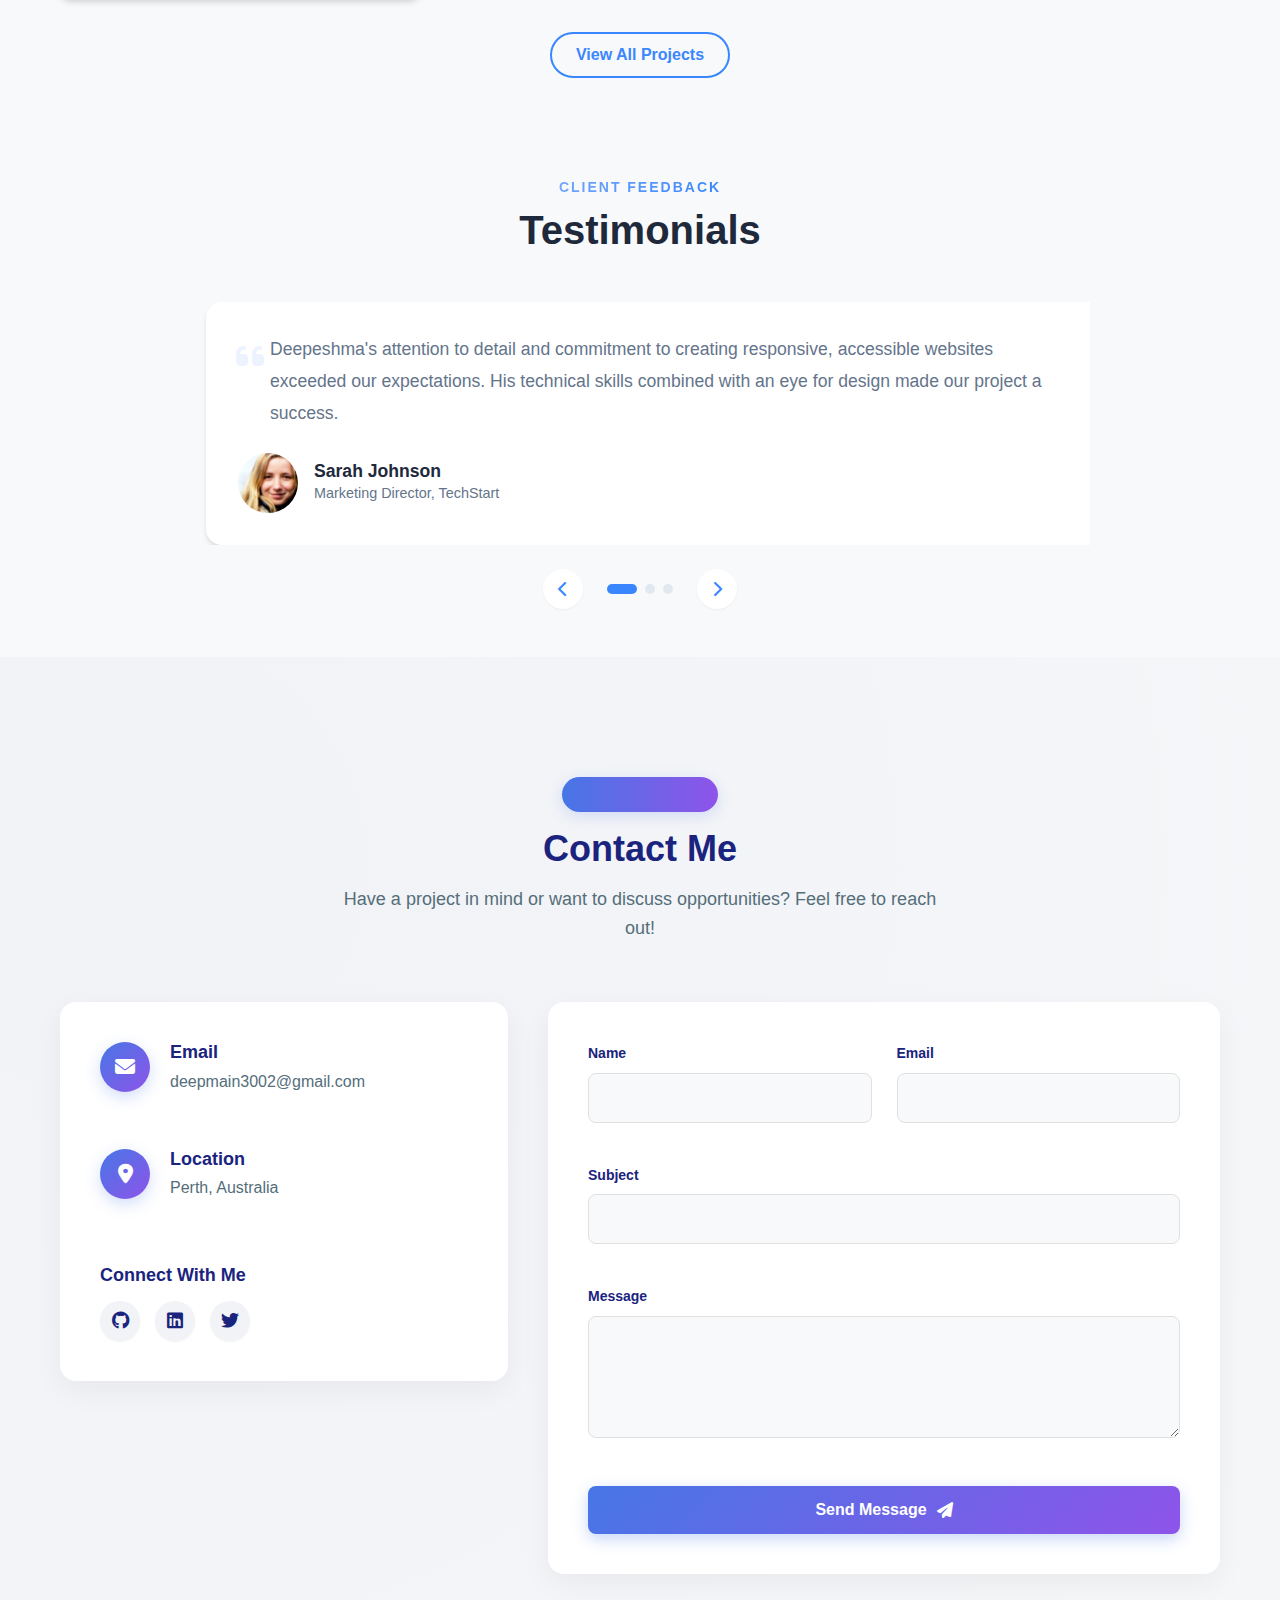
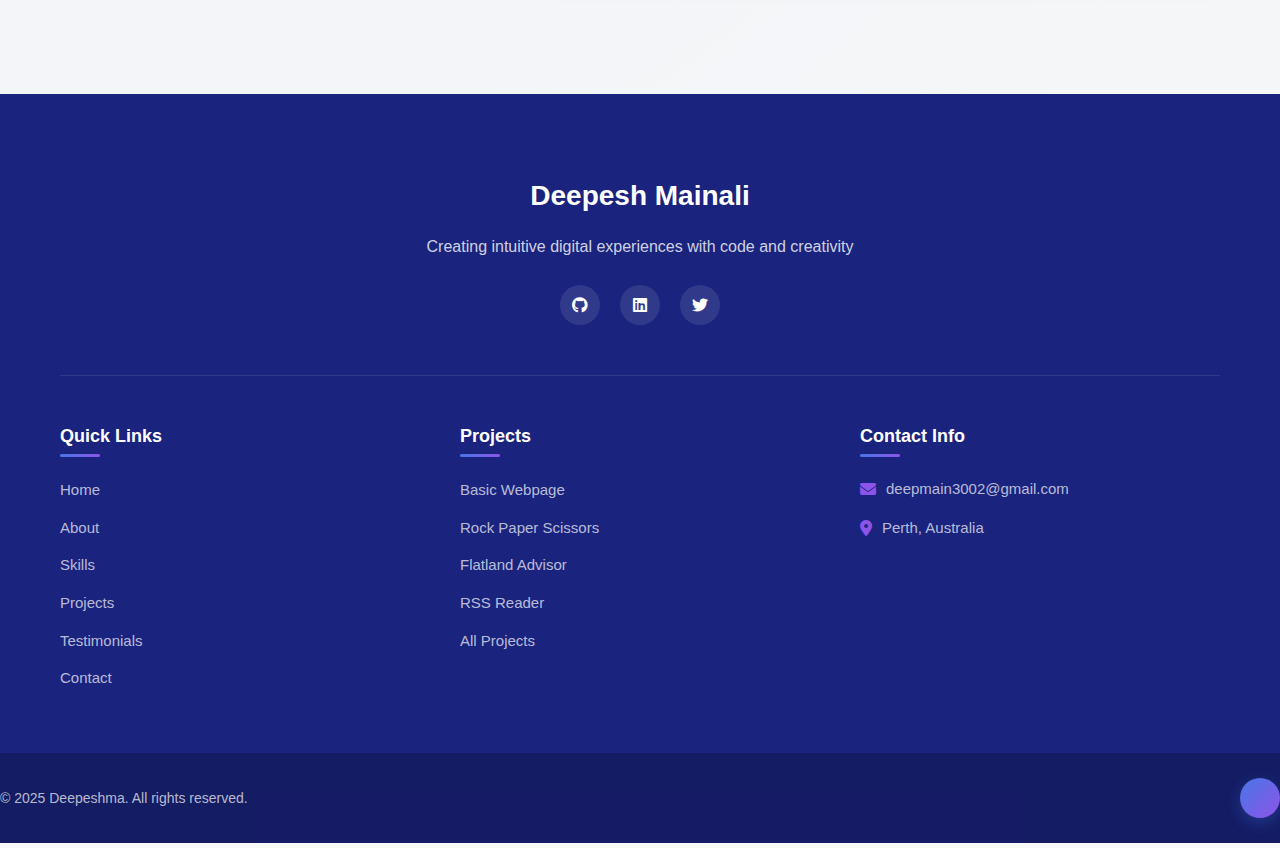
==== commit 24771d14: "Update index.html" ====
--- a/index.html
+++ b/index.html
@@ -19,7 +19,7 @@
         <div class="header-container">
             <div class="logo">
                 <a href="index.html" aria-label="Home">
-                    <span class="logo-text">Deepesh mainali</span>
+                    <span class="logo-text">Deepesh Mainali</span>
                 </a>
             </div>
             <nav>
@@ -550,7 +550,7 @@
         <div class="footer-container">
             <div class="footer-top">
                 <div class="footer-logo">
-                    <a href="index.html">Deepeesh Mainali<span></span></a>
+                    <a href="index.html">Deepesh Mainali<span></span></a>
                 </div>
                 <p class="footer-tagline">
                     Creating intuitive digital experiences with code and creativity
